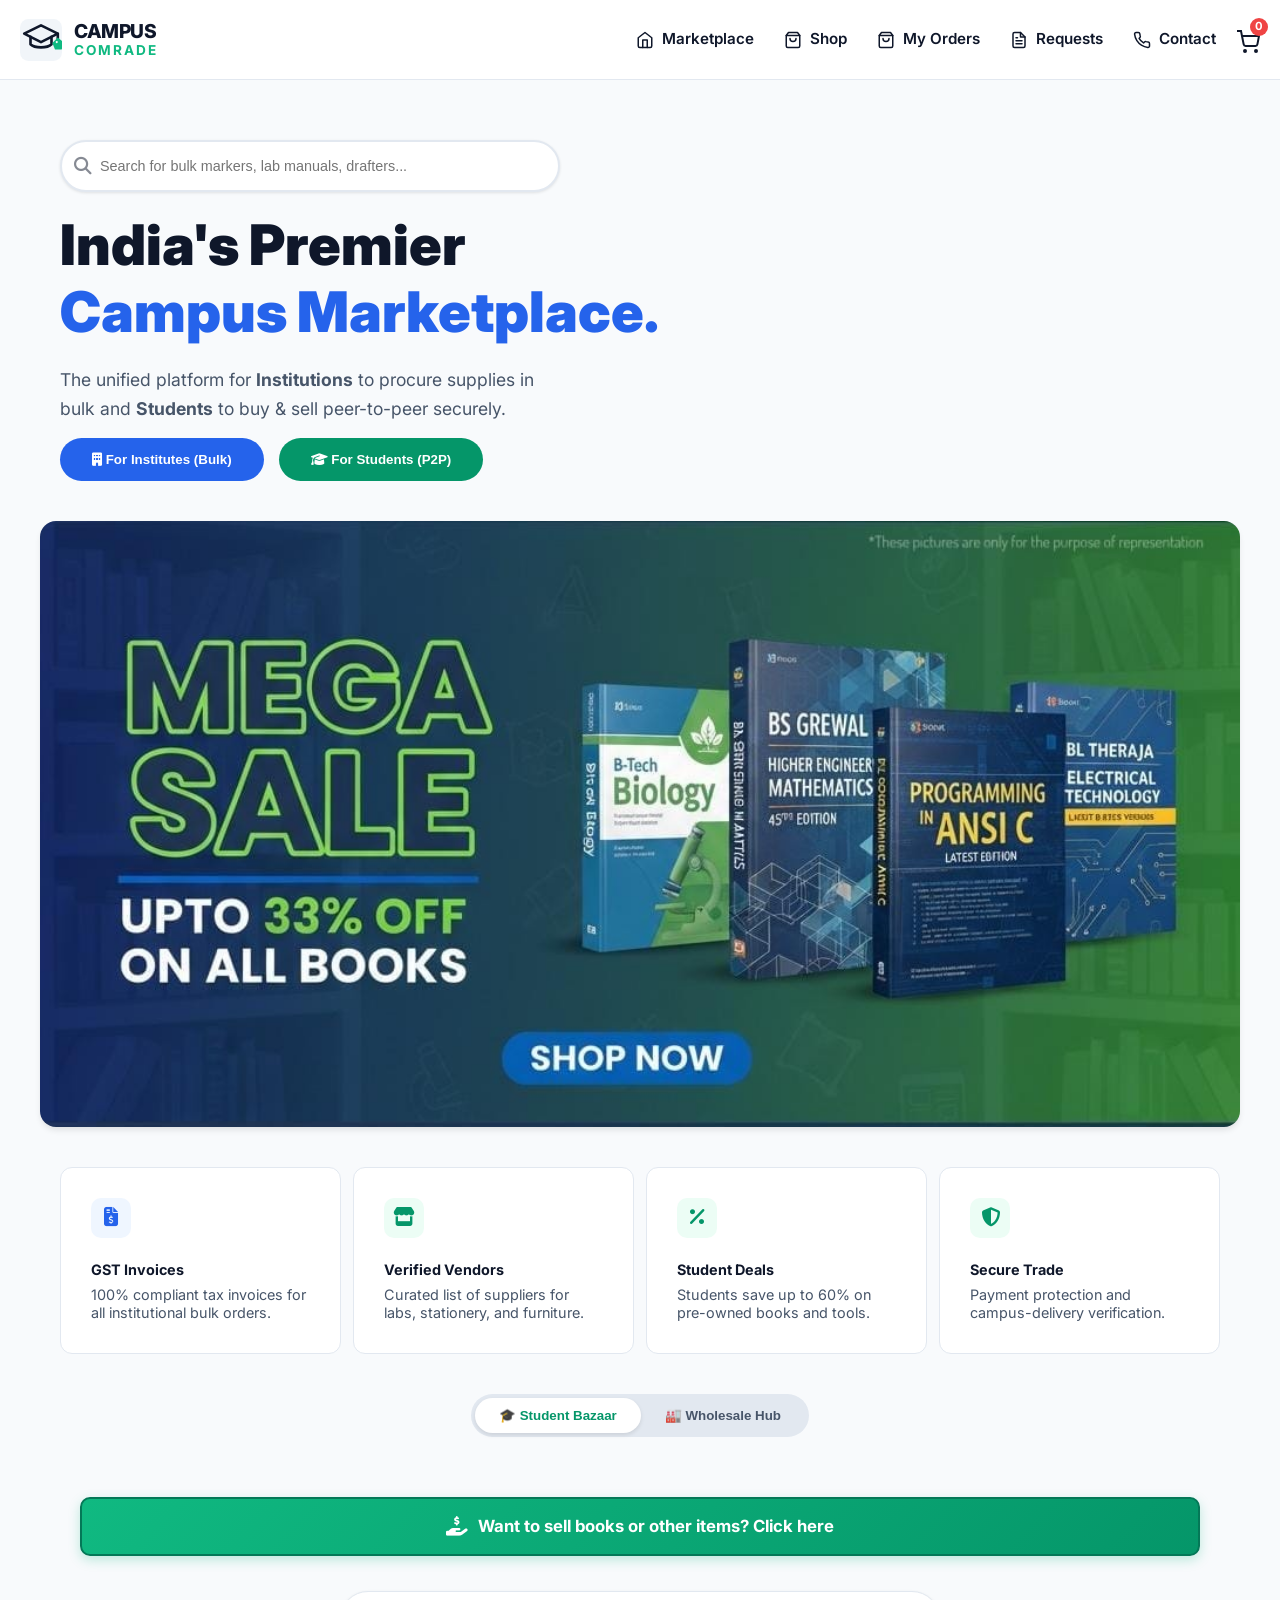
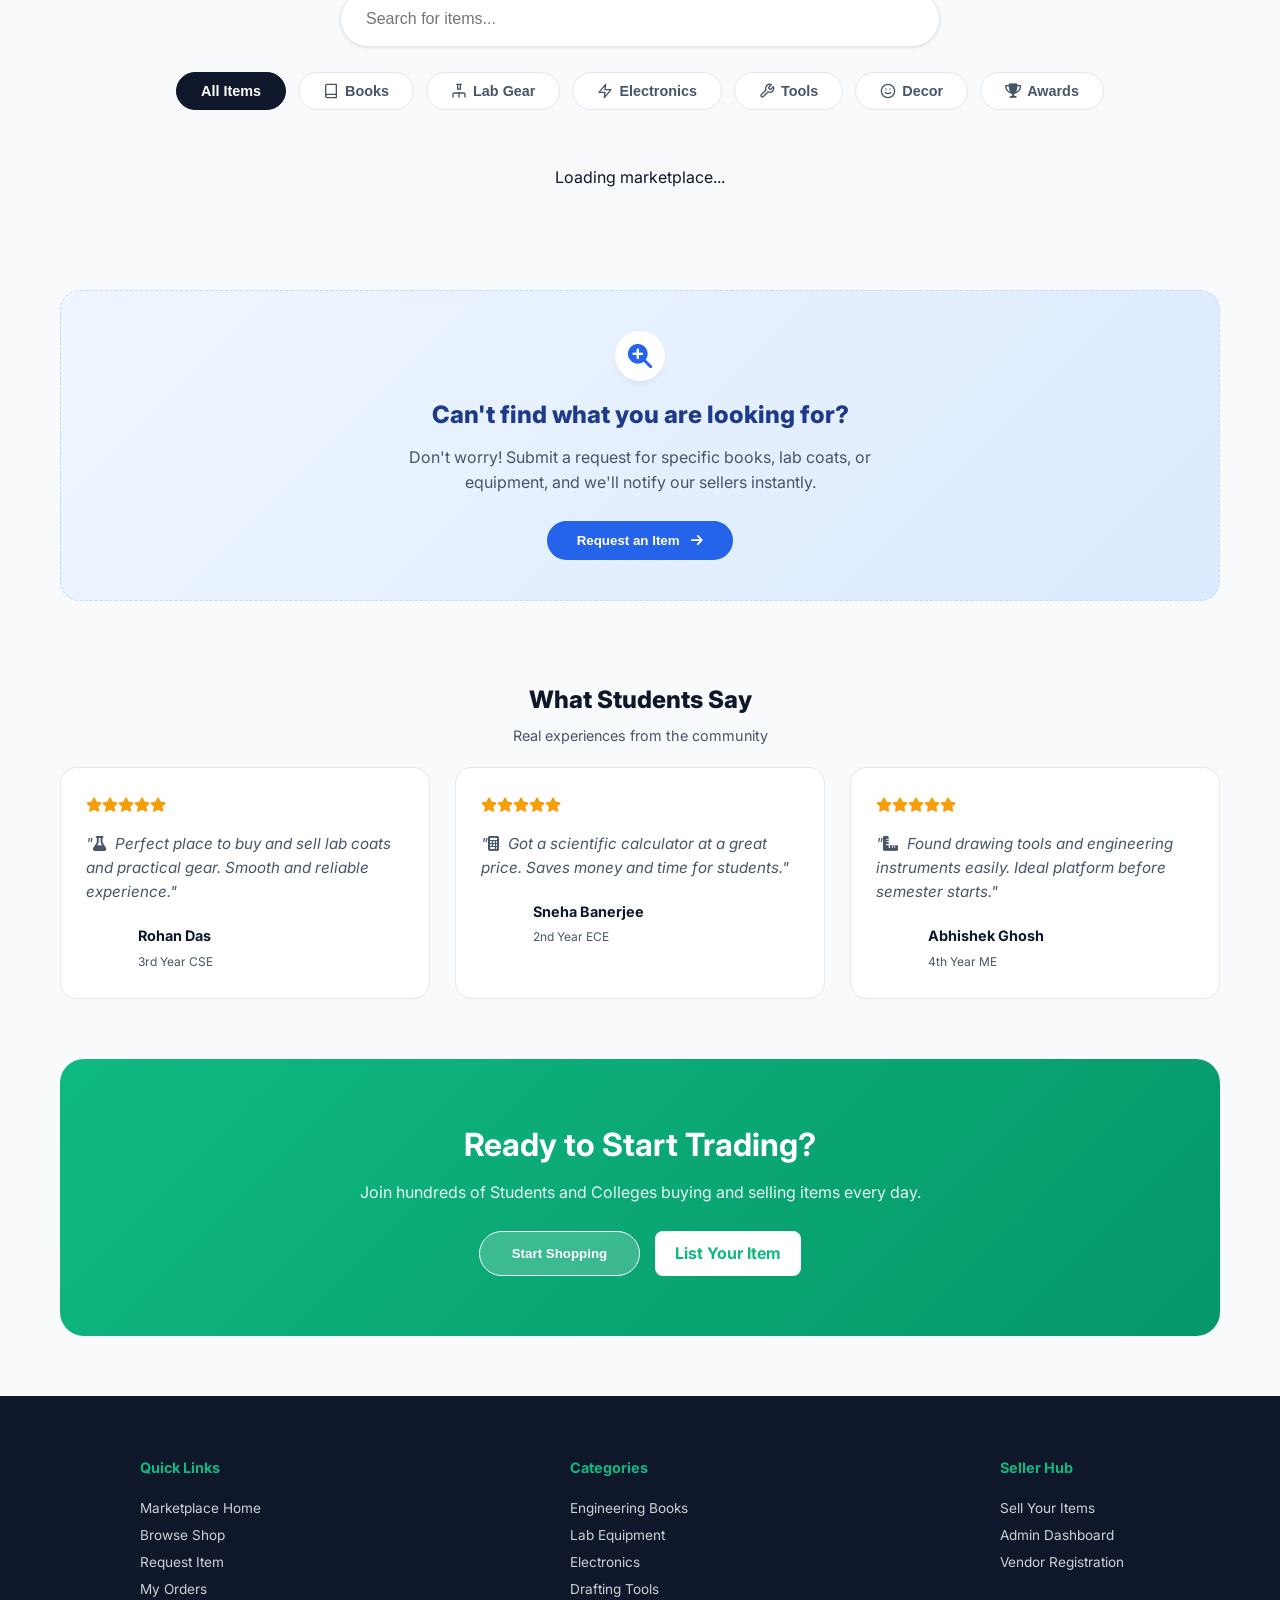
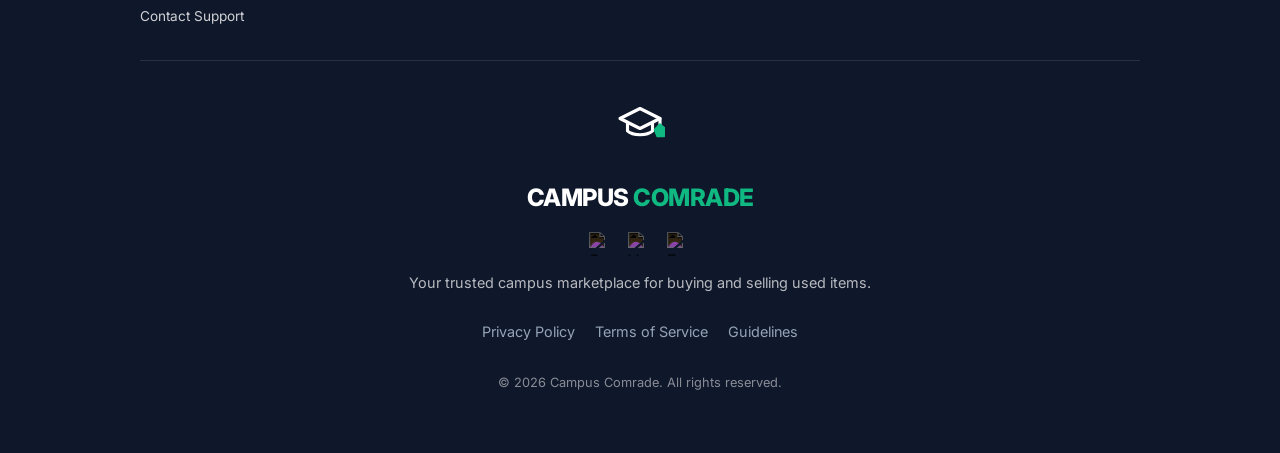
==== index.html @ ab18c7a3 "Transition from IEM Mart to Campus Comrade and add Netlify redirect" ====
<!DOCTYPE html>
<html lang="en">
<head>
    <meta charset="UTF-8">
    <meta name="viewport" content="width=device-width, initial-scale=1.0">
    
    <title>Campus Comrade | Buy Engineering & College Books in Kolkata</title>
    <meta name="description" content="Campus Comrade is the premier marketplace for IEM, UEM, and college students in Kolkata. Buy engineering books, lab coats, drafters, and more at discounted prices.">
    <meta name="keywords" content="college books, iem books, uem books, campus comrade, engineering books kolkata, iem marketplace, uem marketplace">
    <link rel="canonical" href="https://campuscomrade.in/">
    <meta name="robots" content="index, follow">
    <link rel="icon" type="image/png" href="https://www.dropbox.com/scl/fi/22h8eyahl0pjunk078jr8/Screenshot-2026-02-02-210853.png?rlkey=7hteyrzpqyojq4jjngp2pbvmn&st=51ip9w6f&raw=1">
    
    <!-- WhatsApp & Social SEO (Open Graph) -->
    <meta property="og:type" content="website">
    <meta property="og:url" content="https://campuscomrade.in/">
    <meta property="og:title" content="Campus Comrade | Buy Engineering & College Books in Kolkata">
    <meta property="og:description" content="The premier marketplace for IEM, UEM, and college students. Get engineering tools, books, and lab coats at the best prices.">
    <meta property="og:image" content="https://www.dropbox.com/scl/fi/22h8eyahl0pjunk078jr8/Screenshot-2026-02-02-210853.png?rlkey=7hteyrzpqyojq4jjngp2pbvmn&st=51ip9w6f&raw=1">
    <meta property="og:site_name" content="Campus Comrade">

    <!-- Twitter SEO -->
    <meta property="twitter:card" content="summary_large_image">
    <meta property="twitter:title" content="Campus Comrade | Student Marketplace">
    <meta property="twitter:description" content="Buy and sell engineering books, tools, and lab coats securely.">
    <meta property="twitter:image" content="https://www.dropbox.com/scl/fi/22h8eyahl0pjunk078jr8/Screenshot-2026-02-02-210853.png?rlkey=7hteyrzpqyojq4jjngp2pbvmn&st=51ip9w6f&raw=1">

    <script type="application/ld+json">
    {
      "@context": "https://schema.org",
      "@type": "Organization",
      "name": "Campus Comrade",
      "url": "https://campuscomrade.in/",
      "logo": "https://campuscomrade.in/assets/logo.png",
      "sameAs": [
        "https://www.facebook.com/campuscomrade",
        "https://www.instagram.com/campuscomrade"
      ],
      "contactPoint": {
        "@type": "ContactPoint",
        "telephone": "", 
        "contactType": "customer service"
      }
    }
    </script>

    <link href="https://fonts.googleapis.com/css2?family=Inter:wght@400;500;600;700;800&display=swap" rel="stylesheet">
    <link rel="stylesheet" href="https://cdnjs.cloudflare.com/ajax/libs/font-awesome/6.4.0/css/all.min.css">
    
    <link rel="stylesheet" href="styles.css">

    <script src="https://cdn.onesignal.com/sdks/web/v16/OneSignalSDK.page.js" defer></script>
    <script>
      window.OneSignalDeferred = window.OneSignalDeferred || [];
      OneSignalDeferred.push(async function(OneSignal) {
        await OneSignal.init({
          appId: "4726fae6-73c3-4664-b98d-f3e4580dcbd8", // App ID is public-safe. NEVER put API Key here.
        });
      });
    </script>
    
    <script async src="https://www.googletagmanager.com/gtag/js?id=G-VQFB7F5V5R"></script>
    <script>
      window.dataLayer = window.dataLayer || [];
      function gtag(){dataLayer.push(arguments);}
      gtag('js', new Date());
      gtag('config', 'G-VQFB7F5V5R');
    </script>
</head>
<body>

   
     <header class="app-header">  
        <div class="brand" style="display: flex; align-items: center; gap: 12px; cursor: pointer;" onclick="window.location.href='index.html'">
    <svg width="42" height="42" viewBox="0 0 40 40" fill="none" xmlns="http://www.w3.org/2000/svg">
        <rect width="40" height="40" rx="8" fill="#F1F5F9"/>
        <path d="M4 14L20 6L36 14L20 22L4 14Z" stroke="#0F172A" stroke-width="2.5" stroke-linecap="round" stroke-linejoin="round"/>
        <path d="M10 17V24C10 24 13 27 20 27C27 27 30 24 30 24V17" stroke="#0F172A" stroke-width="2.5" stroke-linecap="round" stroke-linejoin="round"/>
        <path d="M36 14V19" stroke="#0F172A" stroke-width="2.5" stroke-linecap="round"/>
        <path d="M36 19L32 23L34 28L39 28L41 23L36 19Z" fill="#10B981" stroke="#10B981" stroke-width="2"/>
        <circle cx="35" cy="22" r="1" fill="white"/>
    </svg>
    
    <div style="line-height: 1.1; display:flex; flex-direction:column;">
        <span style="font-size: 1.2rem; font-weight: 800; color: #0F172A; letter-spacing: -0.5px;">CAMPUS</span>
        <span style="font-size: 0.85rem; font-weight: 700; color: #10B981; letter-spacing: 2px; text-transform: uppercase;">COMRADE</span>
    </div>
</div>

        <div class="header-actions">
           <nav class="desktop-nav">
                <a href="index.html">
                    <svg width="18" height="18" viewBox="0 0 24 24" fill="none" stroke="currentColor" stroke-width="2" stroke-linecap="round" stroke-linejoin="round"><path d="M3 9l9-7 9 7v11a2 2 0 0 1-2 2H5a2 2 0 0 1-2-2z"></path><polyline points="9 22 9 12 15 12 15 22"></polyline></svg>
                    Marketplace
                </a>
                <a href="#shop-section" onclick="document.getElementById('shop-section').scrollIntoView({behavior: 'smooth'})">
                    <svg width="18" height="18" viewBox="0 0 24 24" fill="none" stroke="currentColor" stroke-width="2" stroke-linecap="round" stroke-linejoin="round"><path d="M6 2L3 6v14a2 2 0 0 0 2 2h14a2 2 0 0 0 2-2V6l-3-4z"></path><line x1="3" y1="6" x2="21" y2="6"></line><path d="M16 10a4 4 0 0 1-8 0"></path></svg>
                    Shop
                </a>
               <a href="orders.html">
    <svg width="18" height="18" viewBox="0 0 24 24" fill="none" stroke="currentColor" stroke-width="2" stroke-linecap="round" stroke-linejoin="round">
        <path d="M6 2L3 6v14a2 2 0 0 0 2 2h14a2 2 0 0 0 2-2V6l-3-4z"></path>
        <line x1="3" y1="6" x2="21" y2="6"></line>
        <path d="M16 10a4 4 0 0 1-8 0"></path>
    </svg>
    My Orders
</a>
                <a href="request.html">
                    <svg width="18" height="18" viewBox="0 0 24 24" fill="none" stroke="currentColor" stroke-width="2" stroke-linecap="round" stroke-linejoin="round"><path d="M14 2H6a2 2 0 0 0-2 2v16a2 2 0 0 0 2 2h12a2 2 0 0 0 2-2V8z"></path><polyline points="14 2 14 8 20 8"></polyline><line x1="16" y1="13" x2="8" y2="13"></line><line x1="16" y1="17" x2="8" y2="17"></line><polyline points="10 9 9 9 8 9"></polyline></svg>
                    Requests
                </a>
                <a href="contact.html">
                    <svg width="18" height="18" viewBox="0 0 24 24" fill="none" stroke="currentColor" stroke-width="2" stroke-linecap="round" stroke-linejoin="round"><path d="M22 16.92v3a2 2 0 0 1-2.18 2 19.79 19.79 0 0 1-8.63-3.07 19.5 19.5 0 0 1-6-6 19.79 19.79 0 0 1-3.07-8.67A2 2 0 0 1 4.11 2h3a2 2 0 0 1 2 1.72 12.05 12.05 0 0 0 .57 2.81 2 2 0 0 1-.45 2.11L8.09 9.91a16 16 0 0 0 6 6l1.27-1.27a2 2 0 0 1 2.11-.45 12.05 12.05 0 0 0 2.81.57A2 2 0 0 1 22 16.92z"></path></svg>
                    Contact
                </a>
            </nav>
            <div class="cart-icon-wrap" onclick="toggleCart()">
                <svg width="24" height="24" viewBox="0 0 24 24" fill="none" stroke="currentColor" stroke-width="2"><circle cx="9" cy="21" r="1"></circle><circle cx="20" cy="21" r="1"></circle><path d="M1 1h4l2.68 13.39a2 2 0 0 0 2 1.61h9.72a2 2 0 0 0 2-1.61L23 6H6"></path></svg>
                <span id="cart-count" class="cart-badge">0</span>
            </div>
        </div>
    </header>
     <main><section class="hero-wrapper">
        <div class="hero-content">
            <div class="hero-search-container">
                <div class="hero-input-wrapper">
    <label for="heroSearchInput" class="sr-only">Search Marketplace</label> <span class="h-search-icon"><i class="fas fa-search"></i></span>
    <input type="text" id="heroSearchInput" placeholder="Search for bulk markers, lab manuals, drafters..." autocomplete="off">
</div>
                <div id="heroSearchResults" class="hero-results-dropdown"></div>
            </div>
            
           <h1>India's Premier <br><span style="color: var(--brand-b2b);">Campus Marketplace.</span></h1>
            <p>
                The unified platform for <strong>Institutions</strong> to procure supplies in bulk and <strong>Students</strong> to buy & sell peer-to-peer securely.
            </p>
            
            <div class="hero-btns">
                <button onclick="switchMarket('b2b'); document.getElementById('shop-section').scrollIntoView({behavior: 'smooth'})" class="btn-b2b">
                    <i class="fas fa-building"></i> For Institutes (Bulk)
                </button>
                <button onclick="switchMarket('student'); document.getElementById('shop-section').scrollIntoView({behavior: 'smooth'})" class="btn-primary">
                    <i class="fas fa-graduation-cap"></i> For Students (P2P)
                </button>
            </div>
        </div>
        </section>
    <!-- <section class="live-deals-section">
       <div class="section-title-center">
            <h2 style="color: #d32f2f;"><i class="fas fa-fire"></i> Live Deals <i class="fas fa-fire"></i></h2>
            <p>Grab these limited-time offers before they are gone!</p>
        </div>
        <div class="slider-container">
            <div class="slider-track" id="liveDealsTrack">
                </div>
        </div>
    </section> -->

    <div style="max-width: 1200px; margin: 20px auto; border-radius: 16px; overflow: hidden; box-shadow: var(--shadow-md);">
        <img src="./banner.jpeg" alt="Mega Sale Banner" style="width: 100%; display: block; object-fit: cover;">
    </div>

<section class="container" style="margin-top: 40px; margin-bottom: 40px;">
        <h2 class="sr-only">Our Features</h2> <div class="features-grid">
            <div class="feature-card">
                <div class="f-icon" style="color: var(--brand-b2b); background: #eff6ff;">
                    <i class="fas fa-file-invoice-dollar" style="font-size: 1.2rem;"></i>
                </div>
                <h3>GST Invoices</h3>
                <p>100% compliant tax invoices for all institutional bulk orders.</p>
            </div>
            <div class="feature-card">
                <div class="f-icon">
                    <i class="fas fa-store" style="font-size: 1.2rem;"></i>
                </div>
                <h3>Verified Vendors</h3>
                <p>Curated list of suppliers for labs, stationery, and furniture.</p>
            </div>
            <div class="feature-card">
                <div class="f-icon">
                    <i class="fas fa-percent" style="font-size: 1.2rem;"></i>
                </div>
                <h3>Student Deals</h3>
                <p>Students save up to 60% on pre-owned books and tools.</p>
            </div>
            <div class="feature-card">
                <div class="f-icon">
                    <i class="fas fa-shield-alt" style="font-size: 1.2rem;"></i>
                </div>
                <h3>Secure Trade</h3>
                <p>Payment protection and campus-delivery verification.</p>
            </div>
        </div>
    </section>

  <div class="controls-container" id="shop-section">
      <div class="market-toggle-container">
            <button class="market-btn active" onclick="switchMarket('student')" id="btn-student">🎓 Student Bazaar</button>
            <button class="market-btn" onclick="switchMarket('b2b')" id="btn-b2b">🏭 Wholesale Hub</button>
        </div>

        <div style="margin: 20px 20px 15px 20px;">
            <a href="sell.html" style="display: flex; align-items: center; justify-content: center; gap: 10px; background: linear-gradient(135deg, #10b981 0%, #059669 100%); color: white; padding: 14px 20px; border-radius: 10px; font-weight: bold; font-size: 1.05rem; text-decoration: none; box-shadow: 0 4px 12px rgba(16, 185, 129, 0.25); border: 2px solid #047857; transition: transform 0.2s;">
                <i class="fas fa-hand-holding-usd" style="font-size: 1.2rem;"></i> 
                Want to sell books or other items? Click here
            </a>
        </div>

<label for="searchInput" class="sr-only">Search Products</label>
<input type="text" id="searchInput" class="search-box" placeholder="Search for items...">
        <div class="filter-scroll">
            <button class="chip active" data-cat="all">All Items</button>
            <button class="chip" data-cat="books">
                <svg width="16" height="16" style="margin-right:6px;" viewBox="0 0 24 24" fill="none" stroke="currentColor" stroke-width="2" stroke-linecap="round" stroke-linejoin="round"><path d="M4 19.5A2.5 2.5 0 0 1 6.5 17H20"></path><path d="M6.5 2H20v20H6.5A2.5 2.5 0 0 1 4 19.5v-15A2.5 2.5 0 0 1 6.5 2z"></path></svg> Books
            </button>
            <button class="chip" data-cat="lab">
                <svg width="16" height="16" style="margin-right:6px;" viewBox="0 0 24 24" fill="none" stroke="currentColor" stroke-width="2" stroke-linecap="round" stroke-linejoin="round"><path d="M10 2v7.31"></path><path d="M14 2v7.31"></path><path d="M8.5 2h7"></path><path d="M14 9.31h-4"></path><path d="M21 21v-4a2 2 0 0 0-2-2H5a2 2 0 0 0-2 2v4"></path><path d="M12 21v-7"></path></svg> Lab Gear
            </button>
            <button class="chip" data-cat="electronics">
                <svg width="16" height="16" style="margin-right:6px;" viewBox="0 0 24 24" fill="none" stroke="currentColor" stroke-width="2" stroke-linecap="round" stroke-linejoin="round"><polygon points="13 2 3 14 12 14 11 22 21 10 12 10 13 2"></polygon></svg> Electronics
            </button>
            <button class="chip" data-cat="tools">
                <svg width="16" height="16" style="margin-right:6px;" viewBox="0 0 24 24" fill="none" stroke="currentColor" stroke-width="2" stroke-linecap="round" stroke-linejoin="round"><path d="M14.7 6.3a1 1 0 0 0 0 1.4l1.6 1.6a1 1 0 0 0 1.4 0l3.77-3.77a6 6 0 0 1-7.94 7.94l-6.91 6.91a2.12 2.12 0 0 1-3-3l6.91-6.91a6 6 0 0 1 7.94-7.94l-3.76 3.76z"></path></svg> Tools
            </button>
            <button class="chip" data-cat="Home Decor">
                <svg width="16" height="16" style="margin-right:6px;" viewBox="0 0 24 24" fill="none" stroke="currentColor" stroke-width="2" stroke-linecap="round" stroke-linejoin="round"><circle cx="12" cy="12" r="10"></circle><path d="M8 14s1.5 2 4 2 4-2 4-2"></path><line x1="9" y1="9" x2="9.01" y2="9"></line><line x1="15" y1="9" x2="15.01" y2="9"></line></svg> Decor
            </button>
            <button class="chip" data-cat="medals&mementos">
                <i class="fas fa-trophy" style="margin-right:6px;"></i> Awards
            </button>
        </div>
    </div>
<div id="shopGrid" class="product-grid">
            <p style="text-align: center; grid-column: 1/-1;">Loading marketplace...</p>
        </div>
        </div> 
    <section id="request-section" class="container" style="margin-top: 50px; margin-bottom: 50px;">
        <div style="background: linear-gradient(135deg, #eff6ff 0%, #dbeafe 100%); border-radius: 20px; padding: 40px 20px; text-align: center; border: 1px dashed #bfdbfe;">
            <div style="width: 50px; height: 50px; background: white; border-radius: 50%; display: flex; align-items: center; justify-content: center; margin: 0 auto 15px auto; font-size: 1.5rem; color: #2563eb; box-shadow: 0 4px 6px -1px rgba(0,0,0,0.05);">
                <i class="fas fa-search-plus"></i>
            </div>
            <h3 style="font-size: 1.5rem; font-weight: 800; color: #1e3a8a; margin-bottom: 10px;">Can't find what you are looking for?</h3>
            <p style="color: #475569; max-width: 500px; margin: 0 auto 25px auto; font-size: 1rem;">
                Don't worry! Submit a request for specific books, lab coats, or equipment, and we'll notify our sellers instantly.
            </p>
            <button onclick="window.location.href='request.html'" class="btn-primary" style="background: #2563eb; padding: 12px 30px;">
                Request an Item <i class="fas fa-arrow-right" style="margin-left: 8px;"></i>
            </button>
        </div>
    </section>

    <section class="container" style="margin-top: 80px; margin-bottom: 60px;">
    </main>
<section class="container" style="margin-top: 80px; margin-bottom: 60px;">
        <div class="section-title-center">
            <h2>What Students Say</h2>
            <p>Real experiences from the community</p>
        </div>
        
     <div class="testimonials-grid">
            <div class="testi-card">
                <div class="stars">
                    <i class="fas fa-star"></i><i class="fas fa-star"></i><i class="fas fa-star"></i><i class="fas fa-star"></i><i class="fas fa-star"></i>
                </div>
                <p class="testi-text">
                    "<i class="fas fa-flask" style="color:var(--text-muted); margin-right:5px;"></i> Perfect place to buy and sell lab coats and practical gear. Smooth and reliable experience."
                </p>
                <div class="user-profile">
                    <div class="u-avatar"></div>
                    <div class="u-info">
                        <h4>Rohan Das</h4>
                        <span>3rd Year CSE</span>
                    </div>
                </div>
            </div>

            <div class="testi-card">
                <div class="stars">
                    <i class="fas fa-star"></i><i class="fas fa-star"></i><i class="fas fa-star"></i><i class="fas fa-star"></i><i class="fas fa-star"></i>
                </div>
                <p class="testi-text">
                    "<i class="fas fa-calculator" style="color:var(--text-muted); margin-right:5px;"></i> Got a scientific calculator at a great price. Saves money and time for students."
                </p>
                <div class="user-profile">
                    <div class="u-avatar"></div>
                    <div class="u-info">
                        <h4>Sneha Banerjee</h4>
                        <span>2nd Year ECE</span>
                    </div>
                </div>
            </div>

            <div class="testi-card">
                <div class="stars">
                    <i class="fas fa-star"></i><i class="fas fa-star"></i><i class="fas fa-star"></i><i class="fas fa-star"></i><i class="fas fa-star"></i>
                </div>
                <p class="testi-text">
                    "<i class="fas fa-ruler-combined" style="color:var(--text-muted); margin-right:5px;"></i> Found drawing tools and engineering instruments easily. Ideal platform before semester starts."
                </p>
                <div class="user-profile">
                    <div class="u-avatar"></div>
                    <div class="u-info">
                        <h4>Abhishek Ghosh</h4>
                        <span>4th Year ME</span>
                    </div>
                </div>
            </div>
        </div>
    </section>

   <section class="container">
        <div class="cta-banner">
            <h2>Ready to Start Trading?</h2>
            <p>Join hundreds of Students and Colleges buying and selling items every day.</p>
            <div class="hero-btns" style="justify-content: center;">
                <button onclick="document.getElementById('shop-section').scrollIntoView({behavior: 'smooth'})" class="btn-outline" style="color:white; border-color:white; background:rgba(255,255,255,0.2);">Start Shopping</button>
                <a href="sell.html" class="btn-primary" style="background:white; color:#10b981; display: inline-flex; align-items: center; justify-content: center; text-decoration: none; padding: 10px 20px; font-weight: bold; border-radius: 8px;">List Your Item</a>
            </div>

        </div>
    </section>
</main><footer class="site-footer">
    <div style="max-width: 1000px; margin: 0 auto 40px auto; text-align: left; padding-bottom: 30px; border-bottom: 1px solid rgba(255,255,255,0.1); display: flex; flex-wrap: wrap; justify-content: space-between; gap: 20px;">
        <div style="min-width: 140px;">
            <h4 style="color: #10B981; font-size: 0.9rem; margin-bottom: 15px; font-weight: 700;">Quick Links</h4>
            <ul style="font-size: 0.85rem; opacity: 0.8; line-height: 2; list-style: none; padding: 0;">
                <li><a href="index.html" style="color:white; text-decoration:none;">Marketplace Home</a></li>
                <li><a href="index.html#shop-section" style="color:white; text-decoration:none;">Browse Shop</a></li>
                <li><a href="request.html" style="color:white; text-decoration:none;">Request Item</a></li>
                <li><a href="orders.html" style="color:white; text-decoration:none;">My Orders</a></li>
                <li><a href="contact.html" style="color:white; text-decoration:none;">Contact Support</a></li>
            </ul>
        </div>
        <div style="min-width: 140px;">
            <h4 style="color: #10B981; font-size: 0.9rem; margin-bottom: 15px; font-weight: 700;">Categories</h4>
            <ul style="font-size: 0.85rem; opacity: 0.8; line-height: 2; list-style: none; padding: 0;">
                <li><a href="index.html?cat=books" style="color:white; text-decoration:none;">Engineering Books</a></li>
                <li><a href="index.html?cat=lab" style="color:white; text-decoration:none;">Lab Equipment</a></li>
                <li><a href="index.html?cat=electronics" style="color:white; text-decoration:none;">Electronics</a></li>
                <li><a href="index.html?cat=tools" style="color:white; text-decoration:none;">Drafting Tools</a></li>
            </ul>
        </div>
        <div style="min-width: 140px;">
            <h4 style="color: #10B981; font-size: 0.9rem; margin-bottom: 15px; font-weight: 700;">Seller Hub</h4>
            <ul style="font-size: 0.85rem; opacity: 0.8; line-height: 2; list-style: none; padding: 0;">
                <li><a href="sell.html" style="color:white; text-decoration:none;">Sell Your Items</a></li>
                <li><a href="admin.html" style="color:white; text-decoration:none;">Admin Dashboard</a></li>
                <li><a href="contact.html" style="color:white; text-decoration:none;">Vendor Registration</a></li>
            </ul>
        </div>
    </div>

    <div style="margin-bottom: 20px;">
        <svg width="50" height="50" viewBox="0 0 40 40" fill="none" xmlns="http://www.w3.org/2000/svg">
            <path d="M4 14L20 6L36 14L20 22L4 14Z" stroke="white" stroke-width="2.5" stroke-linecap="round" stroke-linejoin="round"/>
            <path d="M10 17V24C10 24 13 27 20 27C27 27 30 24 30 24V17" stroke="white" stroke-width="2.5" stroke-linecap="round" stroke-linejoin="round"/>
            <path d="M36 14V19" stroke="white" stroke-width="2.5" stroke-linecap="round"/>
            <path d="M36 19L32 23L34 28L39 28L41 23L36 19Z" fill="#10B981" stroke="#10B981" stroke-width="2"/>
        </svg>
    </div>
    <h2 style="font-weight: 800; letter-spacing: -0.5px;">CAMPUS <span style="color:#10B981;">COMRADE</span></h2>
    
    <div style="margin-top: 15px; margin-bottom: 15px; display: flex; justify-content: center; gap: 15px;">
        <img src="https://cdn-icons-png.flaticon.com/512/190/190411.png" alt="Secure Payment Protection" width="24" height="24" style="opacity: 0.8; filter: invert(1);">
        <img src="https://cdn-icons-png.flaticon.com/512/4481/4481232.png" alt="Verified Student Sellers" width="24" height="24" style="opacity: 0.8; filter: invert(1);">
        <img src="https://cdn-icons-png.flaticon.com/512/1161/1161388.png" alt="Fast Campus Delivery" width="24" height="24" style="opacity: 0.8; filter: invert(1);">
    </div>

    <p style="opacity: 0.7; margin-bottom: 25px; font-size: 0.9rem;">Your trusted campus marketplace for buying and selling used items.</p>

    <div class="footer-links">
        <a href="#">Privacy Policy</a>
        <a href="#">Terms of Service</a>
        <a href="#">Guidelines</a>
    </div>
    <div style="margin-top: 30px; font-size: 0.8rem; opacity: 0.5;">© 2026 Campus Comrade. All rights reserved.</div>
</footer>
<nav class="mobile-nav" id="mobileNavBar">
        <a href="#" onclick="window.scrollTo({top:0, behavior:'smooth'}); updateNav('home'); return false;" class="nav-item active" id="nav-home">
            <svg width="24" height="24" viewBox="0 0 24 24" fill="none" stroke="currentColor" stroke-width="2" stroke-linecap="round" stroke-linejoin="round" style="margin-bottom: 2px;"><path d="M3 9l9-7 9 7v11a2 2 0 0 1-2 2H5a2 2 0 0 1-2-2z"></path><polyline points="9 22 9 12 15 12 15 22"></polyline></svg>
            Marketplace
        </a>

        <a href="#shop-section" onclick="document.getElementById('shop-section').scrollIntoView({behavior: 'smooth'}); updateNav('shop');" class="nav-item" id="nav-shop">
            <svg width="24" height="24" viewBox="0 0 24 24" fill="none" stroke="currentColor" stroke-width="2" stroke-linecap="round" stroke-linejoin="round" style="margin-bottom: 2px;"><path d="M6 2L3 6v14a2 2 0 0 0 2 2h14a2 2 0 0 0 2-2V6l-3-4z"></path><line x1="3" y1="6" x2="21" y2="6"></line><path d="M16 10a4 4 0 0 1-8 0"></path></svg>
            Shop
        </a>

        <a href="orders.html" class="nav-item">
            <svg width="24" height="24" viewBox="0 0 24 24" fill="none" stroke="currentColor" stroke-width="2" stroke-linecap="round" stroke-linejoin="round" style="margin-bottom: 2px;">
                <path d="M9 5H7a2 2 0 0 0-2 2v12a2 2 0 0 0 2 2h10a2 2 0 0 0 2-2V7a2 2 0 0 0-2-2h-2"></path>
                <rect x="9" y="3" width="6" height="4" rx="2"></rect>
                <line x1="9" y1="14" x2="15" y2="14"></line>
                <line x1="9" y1="10" x2="15" y2="10"></line>
            </svg>
            Orders
        </a>

        <a href="request.html" class="nav-item">
            <svg width="24" height="24" viewBox="0 0 24 24" fill="none" stroke="currentColor" stroke-width="2" stroke-linecap="round" stroke-linejoin="round" style="margin-bottom: 2px;"><path d="M14 2H6a2 2 0 0 0-2 2v16a2 2 0 0 0 2 2h12a2 2 0 0 0 2-2V8z"></path><polyline points="14 2 14 8 20 8"></polyline><line x1="16" y1="13" x2="8" y2="13"></line><line x1="16" y1="17" x2="8" y2="17"></line><polyline points="10 9 9 9 8 9"></polyline></svg>
            Requests
        </a>

        <a href="contact.html" class="nav-item">
            <svg width="24" height="24" viewBox="0 0 24 24" fill="none" stroke="currentColor" stroke-width="2" stroke-linecap="round" stroke-linejoin="round" style="margin-bottom: 2px;"><path d="M22 16.92v3a2 2 0 0 1-2.18 2 19.79 19.79 0 0 1-8.63-3.07 19.5 19.5 0 0 1-6-6 19.79 19.79 0 0 1-3.07-8.67A2 2 0 0 1 4.11 2h3a2 2 0 0 1 2 1.72 12.05 12.05 0 0 0 .57 2.81 2 2 0 0 1-.45 2.11L8.09 9.91a16 16 0 0 0 6 6l1.27-1.27a2 2 0 0 1 2.11-.45 12.05 12.05 0 0 0 2.81.57A2 2 0 0 1 22 16.92z"></path></svg>
            Contact
        </a>
    </nav>
    <script>
        // FIX: Highlights 'Shop' icon when clicked
        function updateNav(type) {
            document.querySelectorAll('.mobile-nav .nav-item').forEach(el => el.classList.remove('active'));
            if(type === 'home') document.getElementById('nav-home').classList.add('active');
            if(type === 'shop') document.getElementById('nav-shop').classList.add('active');
        }
    </script>
<div id="productModal" class="modal-overlay" onclick="closeModal(event)">
        <div class="modal-container">
            <button class="modal-close" onclick="closeModal(event, true)">×</button>
            
            <div class="modal-grid">
                <div class="modal-image-col">
                    <div class="main-image-wrapper">
                        <span id="m-badge" class="badge-overlay">Complete Set</span>
                        <img id="m-image" src="" alt="Product">
                    </div>
                    <div class="modal-thumbnails">
                        <div class="thumb active"></div>
                        
                    </div>
                </div>

                <div class="modal-info-col">
                    <div class="m-header">
                        <span id="m-cat" class="m-cat-tag">Electronics</span>
                        <div class="m-social">
                           
                        </div>
                    </div>

                    <h2 id="m-title">Product Title Here</h2>

                    <div class="m-price-block">
                        <span id="m-price" class="m-price">₹1,200</span>
                        <span class="m-original">₹2,500</span>
                        <span class="m-discount">52% OFF</span>
                    </div>

                    <div class="m-status-row">
                        <div class="status-group">
                            <label>Condition</label>
                            <span id="m-condition" class="pill-badge">Excellent</span>
                        </div>
                        <div class="status-group">
                            <label>Status</label>
                            <span id="m-status" class="pill-badge success">Available</span>
                        </div>
                    </div>

                    <div class="m-section">
                        <h3>Description</h3>
                        <p id="m-desc">Full product description goes here...</p>
                    </div>

                    <div class="m-section">
                        <h3>Specifications</h3>
                       <ul class="m-specs">
                            <li><span style="color: #10b981; width:20px; text-align:center;"><i class="fas fa-check-circle"></i></span> Verified Student Seller</li>
                            <li><span style="color: #ef4444; width:20px; text-align:center;"><i class="fas fa-map-marker-alt"></i></span> Pickup: College Campus</li>
                            <li><span style="color: #22c55e; width:20px; text-align:center;"><i class="fas fa-money-bill-wave"></i></span> Cash / UPI Accepted</li>
                            <li><span style="color: #f59e0b; width:20px; text-align:center;"><i class="fas fa-box-open"></i></span> Inspection allowed</li>
                        </ul>
                    </div>

                  <div class="seller-card">
                        <div class="seller-avatar"><i class="fas fa-user"></i></div>
                        <div class="seller-info">
                            <h4 id="m-seller">Seller Name</h4>
                            <span>IEM Student • Verified</span>
                            <div class="seller-rating"><i class="fas fa-star" style="color: #f59e0b;"></i> 4.9 (4 sales)</div>
                        </div>
                        <span class="seller-date">Posted recently</span>
                    </div>
<div class="m-qty-section" style="margin-bottom: 20px;">
    <label style="display:block; font-size:0.85rem; color:#64748b; margin-bottom:8px; font-weight:600;">
        Quantity
    </label>
    <div class="qty-control-md">
        <button class="qty-btn-md" onclick="updateModalQty(-1)">-</button>
        <span id="modal-qty-val" class="qty-val-md">1</span>
        <button class="qty-btn-md" onclick="updateModalQty(1)">+</button>
    </div>
</div>

                   <div class="m-actions">
    <button id="btn-whatsapp" class="btn-modal-primary">
        <span>💬 Talk to Campus Team</span>
    </button>
</div>
                </div>
            </div>
        </div>
    </div>
    <div id="cartOverlay" class="cart-overlay" onclick="toggleCart()">
    <div class="cart-drawer" onclick="event.stopPropagation()">
        <div class="cart-header">
            <h2>Your Cart (<span id="cart-total-count">0</span>)</h2>
            <button class="btn-close-cart" onclick="toggleCart()">×</button>
        </div>
        <div id="cartBody" class="cart-body">
            <p style="text-align:center; margin-top:50px; color:#94a3b8;">Your cart is empty.</p>
        </div>
        <div class="cart-footer">
            <div class="cart-total">
                <span>Total</span>
                <span id="cart-final-price">₹0</span>
            </div>
           <button class="btn-checkout" onclick="window.location.href='checkout.html'">
    Proceed to Checkout ➔
</button>
        </div>
    </div>
</div>

    <script src="data.js" defer></script>
   <script type="module" src="app.js"></script>
</body>
</html>
---- styles.css ----
/* =========================================
   1. RESET & VARIABLES (New Green Theme)
   ========================================= */
:root {
    --primary: #0f172a;       
    --brand: #059669;         /* Darkened to Emerald 600 for Accessibility/Contrast */
    --brand-b2b: #2563eb;     
    --brand-hover: #047857;   /* Emerald 700 */
    --b2b-hover: #1d4ed8;
    --bg-body: #f8fafc;       
    --bg-card: #ffffff;
    --text-muted: #475569;    /* Darkened to Slate 600 for readability */
    --border: #e2e8f0;
    --shadow-sm: 0 1px 3px rgba(0,0,0,0.1);
    --shadow-md: 0 4px 6px -1px rgba(0,0,0,0.1);
    --shadow-lg: 0 10px 15px -3px rgba(0,0,0,0.1);
    --radius: 16px;
    --whatsapp: #25D366;
}

/* Accessibility Utility Class (Fixes "Form inputs without labels") */
.sr-only {
    position: absolute;
    width: 1px; height: 1px;
    padding: 0; margin: -1px;
    overflow: hidden;
    clip: rect(0, 0, 0, 0);
    white-space: nowrap;
    border: 0;
}

* { box-sizing: border-box; margin: 0; padding: 0; }

body { 
    font-family: 'Inter', sans-serif; 
    background: var(--bg-body); 
    color: var(--primary); 
    padding-bottom: 90px;
    line-height: 1.6;
}

a { text-decoration: none; color: inherit; transition: 0.2s; }
img { display: block; max-width: 100%; }
ul { list-style: none; }

/* =========================================
   2. HEADER (Clean White)
   ========================================= */
.app-header {
    background: rgba(255, 255, 255, 0.9);
    backdrop-filter: blur(10px);
    height: 80px;
    padding: 0 20px;
    position: sticky;
    top: 0;
    z-index: 1000;
    display: flex;
    justify-content: space-between;
    align-items: center;
    border-bottom: 1px solid var(--border);
}

.brand { 
    font-size: 1.5rem; 
    font-weight: 800; 
    color: var(--primary); 
    display: flex; 
    align-items: center; 
    gap: 8px; 
}
.brand span { color: var(--brand); }

.desktop-nav { display: none; gap: 30px; font-weight: 600; font-size: 0.95rem; }
/* New: Aligns SVG icon next to text */
.desktop-nav a { display: flex; align-items: center; gap: 8px; } 
.desktop-nav a:hover { color: var(--brand); }
.btn-nav-cta {
    background: var(--brand);
    color: white;
    padding: 10px 24px;
    border-radius: 50px;
    transition: 0.2s;
}
.btn-nav-cta:hover { background: var(--brand-hover); color: white !important; }

/* =========================================
   3. MODERN HERO SECTION (Split Layout)
   ========================================= */
.hero-wrapper {
    max-width: 1200px;
    margin: 0 auto;
    /* CHANGED: Added 20px bottom padding for separation, reduced top padding */
    padding: 30px 20px 20px 20px; 
    display: grid;
    grid-template-columns: 1fr; 
    gap: 20px; /* Tighter gap */
    align-items: center;
}
.hero-content { text-align: left; }

.badge-new {
    display: inline-block;
    background: #ecfdf5;
    color: var(--brand);
    font-size: 0.8rem;
    font-weight: 700;
    padding: 6px 12px;
    border-radius: 20px;
    margin-bottom: 20px;
}

.hero-content h1 {
    font-size: 2.5rem;
    font-weight: 900;
    line-height: 1.2;
    margin-bottom: 20px;
    color: var(--primary);
}
.hero-content h1 span { color: var(--brand); }

.hero-content p {
    font-size: 1.1rem;
    color: var(--text-muted);
    margin-bottom: 15px; /* CHANGED: Reduced from 30px to pull buttons up */
    max-width: 500px;
}

.hero-btns { display: flex; gap: 15px; }

.btn-primary {
    background: var(--brand);
    color: white;
    padding: 14px 32px;
    border-radius: 50px;
    font-weight: 600;
    border: none;
    cursor: pointer;
}
.btn-primary:hover { background: var(--brand-hover); transform: translateY(-2px); }
/* Add this new B2B Button Style */
.btn-b2b {
    background: var(--brand-b2b);
    color: white;
    padding: 14px 32px;
    border-radius: 50px;
    font-weight: 600;
    border: none;
    cursor: pointer;
    transition: 0.2s;
}
.btn-b2b:hover { background: var(--b2b-hover); transform: translateY(-2px); }

/* B2B specific badges for cards */
.badge-b2b {
    background: #eff6ff;
    color: var(--brand-b2b);
    border: 1px solid #bfdbfe;
    font-size: 0.7rem;
    padding: 4px 8px;
    border-radius: 4px;
    font-weight: 700;
    margin-right: 5px;
}
.btn-outline {
    background: white;
    color: var(--primary);
    border: 1px solid var(--border);
    padding: 14px 32px;
    border-radius: 50px;
    font-weight: 600;
}
.btn-outline:hover { border-color: var(--brand); color: var(--brand); }

.hero-image {
    position: relative;
    border-radius: 24px;
    overflow: hidden;
    box-shadow: var(--shadow-lg);
}

/* =========================================
   4. FEATURES SECTION (Cards)
   ========================================= */
/* =========================================
   4. FEATURES SECTION (Compact & Optimized)
   ========================================= */
.features-section {
    padding: 20px 20px; /* Reduced padding */
    max-width: 1200px;
    margin: 0 auto;
}
.section-title-center { text-align: center; margin-bottom: 20px; }
.section-title-center h2 { font-size: 1.5rem; font-weight: 800; margin-bottom: 5px; }
.section-title-center p { color: var(--text-muted); font-size: 0.9rem; }

.features-grid {
    display: grid;
    /* CHANGE: Forces 2 columns on mobile to save vertical space */
    grid-template-columns: 1fr 1fr; 
    gap: 12px; /* Tighter gap */
}

.feature-card {
    background: white;
    padding: 20px 15px; /* Compact padding */
    border-radius: 12px;
    border: 1px solid var(--border);
    text-align: center; /* Center alignment looks better on small cards */
}
.f-icon {
    width: 40px; height: 40px; /* Smaller icon size */
    background: #ecfdf5;
    color: var(--brand);
    border-radius: 10px;
    display: inline-flex;
    align-items: center; justify-content: center;
    font-size: 1.2rem;
    margin: 0 auto 10px auto; /* Centered icon */
}
.feature-card h3 { font-size: 0.9rem; font-weight: 700; margin-bottom: 5px; }
.feature-card p { font-size: 0.75rem; color: var(--text-muted); line-height: 1.3; }
/* =========================================
   5. CONTROLS & SHOP
   ========================================= */
.controls-container {
    max-width: 1200px;
    margin: 40px auto;
    padding: 0 20px;
    display: flex;
    flex-direction: column;
    gap: 20px;
}

.search-box {
    width: 100%;
    max-width: 600px;
    margin: 0 auto;
    padding: 18px 25px;
    border: 1px solid var(--border);
    border-radius: 50px;
    font-size: 1rem;
    box-shadow: var(--shadow-sm);
    outline: none;
    transition: 0.3s;
}
.search-box:focus { border-color: var(--brand); box-shadow: 0 0 0 4px #ecfdf5; }

/* Find this in Section 5 of styles.css and REPLACE it */

/* =========================================
   REPLACE THIS IN SECTION 5 OF STYLES.CSS
   ========================================= */

.filter-scroll {
    display: flex;
    flex-direction: row;       /* Forces items into a single horizontal line */
    flex-wrap: nowrap;         /* CRITICAL: Prevents buttons from stacking or wrapping */
    overflow-x: auto;          /* Enables horizontal scrolling */
    overflow-y: hidden;        /* Locks vertical scroll */
    gap: 12px;                 /* Space between buttons */
    padding: 5px 2px 15px 2px; /* Bottom padding gives room for touch scroll */
    width: 100%;
    
    justify-content: flex-start; /* CRITICAL: Aligns items to the left so the first item ("All") is never hidden */
    align-items: center;
    
    -webkit-overflow-scrolling: touch; /* smooth scroll on iOS */
    scrollbar-width: none;     /* Hide scrollbar on Firefox */
    touch-action: pan-x;       /* Improves swipe response on Android */
}

/* Hide scrollbar for Chrome/Safari/Edge */
.filter-scroll::-webkit-scrollbar { display: none; }

.chip {
    flex: 0 0 auto;           /* CRITICAL: Prevents the button from shrinking (squeezing) on small screens */
    white-space: nowrap;      /* CRITICAL: Prevents text inside the button from breaking into two lines */
    display: inline-flex;     /* Keeps icon and text aligned */
    align-items: center;
    justify-content: center;
    
    padding: 10px 24px;
    background: white;
    border: 1px solid var(--border);
    border-radius: 50px;
    font-size: 0.9rem;
    font-weight: 600;
    color: var(--text-muted);
    cursor: pointer;
    transition: all 0.2s ease;
}

.chip.active { 
    background: var(--primary); 
    color: white; 
    border-color: var(--primary); 
}

.chip:hover:not(.active) { 
    border-color: var(--brand); 
    color: var(--brand); 
}
/* =========================================
   6. PRODUCT GRID
   ========================================= */
/* =========================================
   6. PRODUCT GRID (Centered Layout)
   ========================================= */
.container { max-width: 1200px; margin: 0 auto; padding: 0 20px; }

.product-grid {
    display: flex;             /* Changed to Flex for better centering */
    flex-wrap: wrap;           /* Allows items to wrap to next line */
    justify-content: center;   /* CRITICAL: Centers items horizontally */
    gap: 30px;
    padding-bottom: 50px;
}

.product-card {
    width: 100%;               
    max-width: 300px;          /* Sets a nice fixed width for cards */
    flex: 1 1 280px;           /* Allows card to shrink/grow slightly */
    
    background: white;
    border-radius: var(--radius);
    overflow: hidden;
    border: 1px solid var(--border);
    transition: 0.3s;
    display: flex; flex-direction: column;
}

.product-card:hover { 
    transform: translateY(-5px); 
    box-shadow: var(--shadow-lg); 
    border-color: var(--brand); 
}

.card-img-box {
    width: 100%; padding-top: 65%; position: relative; background: #f1f5f9;
}
.card-img-box img { position: absolute; top: 0; left: 0; width: 100%; height: 100%; object-fit: cover; }

.card-details { padding: 20px; display: flex; flex-direction: column; flex-grow: 1; }

.card-header-row { display: flex; justify-content: space-between; margin-bottom: 8px; }
.card-cat { font-size: 0.7rem; font-weight: 700; color: var(--brand); text-transform: uppercase; letter-spacing: 0.5px; }
.card-seller { font-size: 0.75rem; color: var(--text-muted); }

.card-title { font-size: 1.1rem; font-weight: 800; color: var(--primary); margin-bottom: 8px; }
.card-desc { font-size: 0.9rem; color: var(--text-muted); margin-bottom: 15px; display: -webkit-box; -webkit-line-clamp: 2; line-clamp: 2; -webkit-box-orient: vertical; overflow: hidden; }

.price-row { display: flex; justify-content: space-between; align-items: center; margin-bottom: 15px; padding-bottom: 15px; border-bottom: 1px solid var(--border); }
.price { font-size: 1.4rem; font-weight: 800; color: var(--primary); }

.status-badge { font-size: 0.75rem; padding: 4px 8px; border-radius: 4px; background: #ecfdf5; color: var(--brand-hover); font-weight: 600; }
.status-badge.inc { background: #fef2f2; color: #ef4444; }

/* Actions */
.action-row { display: flex; gap: 10px; margin-top: auto; }
.qty-control { display: flex; border: 1px solid var(--border); border-radius: 8px; overflow: hidden; }
.qty-btn { background: #f8fafc; border: none; width: 35px; height: 40px; cursor: pointer; color: var(--primary); }
.qty-val { width: 30px; text-align: center; line-height: 40px; font-weight: 600; }

.btn-whatsapp {
    flex-grow: 1;
    background: var(--primary); /* Black button from image style */
    color: white;
    border: none;
    border-radius: 8px;
    font-weight: 600;
    cursor: pointer;
    transition: 0.2s;
}
.btn-whatsapp:hover { background: var(--brand); }

/* =========================================
   7. FOOTER & MOBILE NAV
   ========================================= */
.site-footer {
    background: var(--primary);
    color: white;
    padding: 60px 20px;
    margin-top: 60px;
    text-align: center;
}
.footer-links { display: flex; justify-content: center; gap: 20px; margin-top: 20px; font-size: 0.9rem; color: #94a3b8; }

.mobile-nav {
    position: fixed; bottom: 0; left: 0; right: 0;
    background: white; border-top: 1px solid var(--border);
    display: flex; justify-content: space-around; padding: 12px 0; z-index: 2000;
}
.nav-item { display: flex; flex-direction: column; align-items: center; font-size: 0.7rem; color: var(--text-muted); }
.nav-item.active { color: var(--brand); }
.nav-icon { font-size: 1.4rem; margin-bottom: 3px; }

  .center-text {
    text-align: center;
    font-weight: 600;
    margin: 16px 0;
  }

/* =========================================
   6. FORMS (ADD THIS SECTION)
   ========================================= */
.form-container {
    background: var(--bg-card);
    padding: 40px;
    border-radius: var(--radius);
    box-shadow: var(--shadow-md);
    max-width: 600px;
    margin: 0 auto;
    border: 1px solid var(--border);
}

.form-group { margin-bottom: 24px; }

.form-group label { 
    display: block; 
    margin-bottom: 8px; 
    font-weight: 600; 
    font-size: 0.9rem; 
    color: var(--primary);
}

.form-control {
    width: 100%;
    padding: 14px;
    border: 2px solid var(--border);
    border-radius: 8px;
    font-size: 1rem;
    font-family: inherit;
    transition: all 0.2s ease;
    background: #fdfdfd;
}

.form-control:focus { 
    border-color: var(--accent); 
    background: #fff;
    outline: none; 
    box-shadow: 0 0 0 4px rgba(230, 126, 34, 0.1);
}

.btn-submit {
    width: 100%;
    padding: 16px;
    background: var(--accent);
    color: white;
    font-weight: 700;
    border: none;
    border-radius: 8px;
    cursor: pointer;
    font-size: 1rem;
    transition: transform 0.2s, background 0.2s;
    letter-spacing: 0.5px;
}

.btn-submit:hover { 
    background: var(--accent-hover); 
    transform: translateY(-2px); 
    box-shadow: 0 4px 12px rgba(230, 126, 34, 0.3);
}

/* Mobile Tweaks for Forms */
@media (max-width: 768px) {
    .form-container {
        padding: 25px;
        margin: 0 15px;
    }
}

/* =========================================
   8. RESPONSIVE
   ========================================= */
@media (min-width: 768px) {
    body { padding-bottom: 0; }
    .mobile-nav { display: none; }
    .desktop-nav { display: flex; }
 /* REPLACED: Reduced top padding to 60px and bottom to 20px */
.hero-wrapper { grid-template-columns: 1.2fr 0.8fr; padding: 60px 20px 20px 20px; }
    .hero-content h1 { font-size: 3.5rem; }
    
    /* Center the filter buttons on desktop */
    .filter-scroll { justify-content: center; } 
    
    /* Note: We REMOVED the fixed grid columns here so the Flexbox centering works */
}
/* =========================================
   9. PRODUCT MODAL STYLES (New)
   ========================================= */
.modal-overlay {
    position: fixed; top: 0; left: 0; right: 0; bottom: 0;
    background: rgba(0,0,0,0.6);
    backdrop-filter: blur(5px);
    z-index: 3000;
    display: flex; align-items: center; justify-content: center;
    opacity: 0; pointer-events: none;
    transition: 0.3s;
}
.modal-overlay.active { opacity: 1; pointer-events: all; }

.modal-container {
    background: white;
    width: 90%; max-width: 1000px;
    height: 90vh; max-height: 800px;
    border-radius: 20px;
    overflow-y: auto;
    position: relative;
    transform: translateY(20px);
    transition: 0.3s;
    box-shadow: 0 25px 50px -12px rgba(0, 0, 0, 0.25);
}
.modal-overlay.active .modal-container { transform: translateY(0); }

.modal-close {
    position: absolute; top: 15px; right: 20px;
    background: none; border: none; font-size: 2rem;
    cursor: pointer; z-index: 10; color: #64748b;
}

.modal-grid { display: grid; grid-template-columns: 1fr; }

/* REPLACEMENT: Optimized Product Image Container */
.main-image-wrapper {
    width: 100%;
    position: relative;
    border-radius: 16px;
    overflow: hidden;
    margin-bottom: 20px;
    background: white;
    display: flex;
    align-items: center;
    justify-content: center;
    /* Default Desktop Height */
    height: 450px !important; 
    border: 1px solid #f1f5f9;
}

/* Mobile Adjustments for Product View */
@media (max-width: 768px) {
    .main-image-wrapper {
        /* Fix: Smaller height on mobile so details are visible */
        height: 280px !important; 
    }
    
    /* Fix: Remove excessive padding on mobile text */
    .modal-info-col {
        padding: 15px 5px !important;
    }

    /* Fix: Make Title slightly smaller on mobile */
    #p-title {
        font-size: 1.4rem !important;
    }
}
.badge-overlay {
    position: absolute; top: 15px; right: 15px;
    background: #10b981; color: white;
    padding: 6px 12px; border-radius: 6px;
    font-size: 0.75rem; font-weight: 700;
}

.modal-thumbnails { display: flex; gap: 10px; }
.thumb { width: 50px; height: 50px; background: #e2e8f0; border-radius: 8px; cursor: pointer; }
.thumb.active { border: 2px solid #10b981; background: white; }

/* Info Column */
.modal-info-col { padding: 40px; overflow-y: auto; }

.m-header { display: flex; justify-content: space-between; align-items: center; margin-bottom: 10px; }
.m-cat-tag { background: #f1f5f9; padding: 4px 10px; border-radius: 6px; font-size: 0.75rem; font-weight: 700; color: #64748b; text-transform: uppercase; }
.m-social { font-size: 0.75rem; color: #94a3b8; display: flex; gap: 15px; }

#m-title { font-size: 1.8rem; font-weight: 800; color: #1e293b; margin-bottom: 15px; line-height: 1.2; }

.m-price-block { display: flex; align-items: baseline; gap: 10px; margin-bottom: 25px; padding-bottom: 25px; border-bottom: 1px solid #e2e8f0; }
.m-price { font-size: 2rem; font-weight: 800; color: #1e293b; }
.m-original { text-decoration: line-through; color: #94a3b8; font-size: 1.1rem; }
.m-discount { background: #dcfce7; color: #166534; padding: 4px 8px; border-radius: 4px; font-weight: 700; font-size: 0.8rem; }

.m-status-row { display: flex; gap: 40px; margin-bottom: 30px; }
.status-group label { display: block; font-size: 0.8rem; color: #64748b; margin-bottom: 5px; }
.pill-badge { padding: 6px 12px; border: 1px solid #e2e8f0; border-radius: 6px; font-weight: 600; font-size: 0.9rem; }
.pill-badge.success { background: #dcfce7; border-color: transparent; color: #166534; }

.m-section { margin-bottom: 30px; }
.m-section h3 { font-size: 1rem; font-weight: 700; margin-bottom: 10px; color: #1e293b; }
.m-section p { color: #64748b; font-size: 0.95rem; line-height: 1.6; }

.m-specs li { display: flex; align-items: center; gap: 10px; margin-bottom: 8px; font-size: 0.9rem; color: #475569; }

/* Seller Card */
.seller-card {
    border: 1px solid #e2e8f0; border-radius: 12px; padding: 15px;
    display: flex; align-items: center; gap: 15px; margin-bottom: 30px;
}
.seller-avatar { width: 45px; height: 45px; background: #ffedd5; border-radius: 50%; display: flex; align-items: center; justify-content: center; font-size: 1.2rem; }
.seller-info h4 { font-size: 0.95rem; font-weight: 700; margin-bottom: 2px; }
.seller-info span { font-size: 0.75rem; color: #64748b; display: block; }
.seller-rating { color: #f59e0b; font-weight: 700; font-size: 0.8rem; margin-top: 4px; }
.seller-date { margin-left: auto; font-size: 0.7rem; color: #94a3b8; }

/* Actions */
.m-actions { display: flex; gap: 15px; position: sticky; bottom: 0; background: white; padding-top: 20px; border-top: 1px solid #e2e8f0; }
.btn-modal-primary { flex: 2; background: #10b981; color: white; border: none; padding: 14px; border-radius: 8px; font-weight: 700; cursor: pointer; font-size: 1rem; }
.btn-modal-primary:hover { background: #059669; }
.btn-modal-outline { flex: 1; background: white; border: 1px solid #e2e8f0; color: #1e293b; padding: 14px; border-radius: 8px; font-weight: 600; cursor: pointer; }

/* Responsive Grid for Modal */
@media (min-width: 768px) {
    .modal-grid { grid-template-columns: 1fr 1fr; height: 100%; }
    .modal-image-col { height: 100%; position: sticky; top: 0; }
}
/* Product Carousel Styles */
.product-carousel { 
    display: flex; 
    overflow-x: auto; 
    scroll-snap-type: x mandatory; 
    scrollbar-width: none; 
    -webkit-overflow-scrolling: touch; 
    width: 100%; 
    border-radius: 16px; 
    background: white; 
    border: 1px solid #f1f5f9; 
    height: 350px; 
    scroll-behavior: smooth; 
}
.product-carousel::-webkit-scrollbar { display: none; }
.carousel-slide { 
    flex: 0 0 100%; 
    scroll-snap-align: center; 
    display: flex; 
    justify-content: center; 
    align-items: center; 
    padding: 10px; 
}
.carousel-slide img { 
    max-height: 100%; 
    max-width: 100%; 
    object-fit: contain; 
}
.carousel-indicators { 
    display: flex; 
    justify-content: center; 
    gap: 8px; 
    margin-top: 15px; 
    width: 100%; 
}
.indicator-dot { 
    width: 8px; 
    height: 8px; 
    border-radius: 50%; 
    background: #cbd5e1; 
    cursor: pointer; 
    transition: all 0.3s ease; 
}
.indicator-dot.active { 
    background: var(--brand); 
    width: 24px; 
    border-radius: 10px; 
}

/* Auto-Flowing Carousel & Flip-Card Styles */
.flowing-carousel-wrapper { 
    overflow: hidden; 
    width: 100%; 
    margin-top: 15px; 
    padding: 10px 0; 
}
.flowing-track { 
    display: flex; 
    gap: 15px; 
    overflow-x: auto; 
    scrollbar-width: none; 
    cursor: grab; 
    padding-bottom: 5px; 
}
.flowing-track::-webkit-scrollbar { display: none; }
.flowing-track:active { cursor: grabbing; }

.flow-card { 
    flex: 0 0 220px; 
    height: 340px; 
    perspective: 1000px; 
    background: transparent; 
    user-select: none; 
    -webkit-user-select: none; 
}
.flow-card-inner { 
    position: relative; 
    width: 100%; 
    height: 100%; 
    text-align: center; 
    transition: transform 0.6s cubic-bezier(0.4, 0, 0.2, 1); 
    transform-style: preserve-3d; 
    box-shadow: 0 4px 6px rgba(0,0,0,0.1); 
    border-radius: 12px; 
}
.flow-card.flipped .flow-card-inner { transform: rotateY(180deg); }

.flow-front, .flow-back { 
    position: absolute; 
    width: 100%; 
    height: 100%; 
    backface-visibility: hidden; 
    border-radius: 12px; 
    overflow: hidden; 
    background: transparent; 
    border: none; 
}
.flow-front img { width: 100%; height: 100%; object-fit: cover; pointer-events: none; }

.flow-back { 
    transform: rotateY(180deg); 
    display: flex; 
    flex-direction: column; 
    background: #f8fafc; 
}
.flow-back img { height: 50%; width: 100%; object-fit: cover; opacity: 0.9; }

.flow-details { 
    height: 50%; 
    padding: 10px; 
    display: flex; 
    flex-direction: column; 
    justify-content: center; 
    text-align: center; 
    background: white; 
    border-top: 2px solid var(--brand, #10b981); 
}
.flow-details .b-title { 
    font-size: 0.8rem; 
    font-weight: 700; 
    color: #1e293b; 
    margin-bottom: 5px; 
    display: -webkit-box; 
    -webkit-line-clamp: 2; 
    -webkit-box-orient: vertical; 
    overflow: hidden; 
}
.flow-price-banner { 
    display: flex; 
    align-items: center; 
    justify-content: center; 
    gap: 8px; 
    background: #ecfdf5; 
    padding: 4px; 
    border-radius: 6px; 
}
.flow-price-banner .b-sp { font-size: 0.9rem; font-weight: 800; color: #10b981; }
.flow-price-banner .b-mrp { font-size: 0.75rem; color: #94a3b8; text-decoration: line-through; }


/* =========================================
   10. NEW HOME SECTIONS (Category & Testimonials)
   ========================================= */
.section-header-row { display: flex; justify-content: space-between; align-items: flex-end; margin-bottom: 30px; }
.section-header-row h2 { font-size: 1.5rem; font-weight: 800; color: var(--primary); }
.btn-text { color: var(--text-muted); font-size: 0.9rem; font-weight: 600; cursor: pointer; }



/* Testimonials */
.testimonials-grid {
    display: grid;
    grid-template-columns: repeat(auto-fit, minmax(300px, 1fr));
    gap: 25px;
    margin-bottom: 60px;
}
.testi-card {
    background: white;
    padding: 25px;
    border-radius: 16px;
    border: 1px solid var(--border);
}
.stars { color: #f59e0b; margin-bottom: 15px; font-size: 0.9rem; }
.testi-text { font-size: 0.95rem; color: var(--text-muted); line-height: 1.6; margin-bottom: 20px; font-style: italic; }
.user-profile { display: flex; align-items: center; gap: 12px; }
.u-avatar {
    width: 40px;
    height: 40px;
    border-radius: 50%;
    background-image: url("https://encrypted-tbn0.gstatic.com/images?q=tbn:ANd9GcQs3pioY9afTui8xf_Tan5QwIe3pYKbxWn75Q&usqp=CAU");
    background-size: cover;
    background-position: center;
    background-repeat: no-repeat;
}

.u-info h4 { font-size: 0.9rem; font-weight: 700; }
.u-info span { font-size: 0.75rem; color: var(--text-muted); }

/* Green CTA Footer */
.cta-banner {
    background: linear-gradient(135deg, #10b981 0%, #059669 100%);
    color: white;
    text-align: center;
    padding: 60px 20px;
    border-radius: 24px;
    margin: 40px 0;
}
.cta-banner h2 { font-size: 2rem; margin-bottom: 10px; }
.cta-banner p { opacity: 0.9; margin-bottom: 25px; }

/* =========================================
   11. NEW REQUEST PAGE LAYOUT (Split)
   ========================================= */
.request-header { text-align: center; padding: 40px 20px; max-width: 700px; margin: 0 auto; }
.req-icon-circle { 
    width: 60px; height: 60px; background: #ecfdf5; color: var(--brand); 
    border-radius: 50%; display: flex; align-items: center; justify-content: center; 
    font-size: 1.5rem; margin: 0 auto 20px auto; 
}

.request-layout {
    display: grid;
    grid-template-columns: 1fr;
    gap: 40px;
    max-width: 1200px;
    margin: 0 auto;
    align-items: start;
}

/* Left: Form */
.req-form-box { background: white; padding: 30px; border-radius: 16px; border: 1px solid var(--border); }
.section-label { font-size: 1.1rem; font-weight: 700; margin-bottom: 20px; padding-bottom: 15px; border-bottom: 1px solid var(--border); }
.row-2 { display: grid; grid-template-columns: 1fr 1fr; gap: 20px; }

/* Right: Sidebar */
.req-sidebar { display: flex; flex-direction: column; gap: 25px; }
.sidebar-box { background: white; padding: 25px; border-radius: 16px; border: 1px solid var(--border); }
.step-item { display: flex; gap: 15px; margin-bottom: 20px; }
.step-num { 
    min-width: 28px; height: 28px; background: #ecfdf5; color: var(--brand); 
    border-radius: 50%; display: flex; align-items: center; justify-content: center; 
    font-size: 0.8rem; font-weight: 700; margin-top: 2px;
}
.step-text h4 { font-size: 0.95rem; font-weight: 700; margin-bottom: 4px; }
.step-text p { font-size: 0.85rem; color: var(--text-muted); line-height: 1.4; }

.recent-req-item { 
    background: #f8fafc; padding: 15px; border-radius: 12px; margin-bottom: 10px; 
    display: flex; justify-content: space-between; align-items: center;
}
.req-tag { font-size: 0.7rem; font-weight: 700; padding: 4px 8px; border-radius: 4px; }
.req-tag.active { background: #dcfce7; color: #166534; }
.req-tag.done { background: #e2e8f0; color: #64748b; }

@media (min-width: 900px) {
    .request-layout { grid-template-columns: 2fr 1fr; }
}
/* =========================================
   12. NEW CONTACT PAGE STYLES
   ========================================= */
.contact-header { text-align: center; padding: 50px 20px; max-width: 800px; margin: 0 auto; }
.contact-icon-circle { 
    width: 60px; height: 60px; background: #ecfdf5; color: var(--brand); 
    border-radius: 50%; display: flex; align-items: center; justify-content: center; 
    font-size: 1.5rem; margin: 0 auto 20px auto; 
}

.contact-layout {
    display: grid;
    grid-template-columns: 1fr;
    gap: 30px;
    max-width: 1200px;
    margin: 0 auto;
    align-items: start;
    padding-bottom: 60px;
}

/* Left Column: The Form */
.contact-form-box {
    background: white;
    padding: 30px;
    border-radius: 16px;
    border: 1px solid var(--border);
}
.form-title { font-size: 1.25rem; font-weight: 800; margin-bottom: 10px; color: var(--primary); }
.form-subtitle { font-size: 0.9rem; color: var(--text-muted); margin-bottom: 25px; }

/* Right Column: Info Sidebar */
.contact-sidebar { display: flex; flex-direction: column; gap: 20px; }

.info-card {
    background: white;
    padding: 25px;
    border-radius: 16px;
    border: 1px solid var(--border);
}
.info-card h3 { font-size: 1rem; font-weight: 700; margin-bottom: 20px; border-bottom: 1px solid var(--border); padding-bottom: 10px; }

.info-item { display: flex; gap: 15px; margin-bottom: 20px; }
.info-icon {
    min-width: 40px; height: 40px; 
    background: #f1f5f9; color: var(--brand); 
    border-radius: 8px; 
    display: flex; align-items: center; justify-content: center; 
    font-size: 1.2rem;
}
.info-content h4 { font-size: 0.9rem; font-weight: 700; margin-bottom: 2px; }
.info-content p, .info-content a { font-size: 0.85rem; color: var(--text-muted); line-height: 1.4; display: block; }
.info-content a:hover { color: var(--brand); }

/* Availability Badge */
.availability-box {
    background: #f0fdf4;
    border: 1px solid #bbf7d0;
    padding: 15px;
    border-radius: 12px;
    display: flex; justify-content: space-between; align-items: center;
}
.status-dot { width: 10px; height: 10px; background: #10b981; border-radius: 50%; display: inline-block; margin-right: 5px; }

/* FAQ Box */
.faq-box {
    background: #f8fafc;
    border: 1px solid var(--border);
    padding: 25px;
    border-radius: 16px;
    text-align: center;
}
.btn-small-outline {
    display: inline-block;
    background: white;
    border: 1px solid var(--border);
    padding: 8px 16px;
    border-radius: 8px;
    font-size: 0.85rem;
    font-weight: 600;
    margin-top: 10px;
    transition: 0.2s;
}
.btn-small-outline:hover { border-color: var(--brand); color: var(--brand); }

/* Desktop Grid Layout */
@media (min-width: 900px) {
    .contact-layout { grid-template-columns: 2fr 1fr; padding: 0 20px 60px 20px;
    .filter-scroll { justify-content: center; } }
}
/* =========================================
   14. CARD ACTIONS (New Quantity & Button)
   ========================================= */
.card-actions {
    padding: 10px 15px 15px;
    border-top: 1px solid #f1f5f9;
    margin-top: auto; /* Pushes to bottom */
    background: #fff;
    display: flex;
    flex-direction: column;
    gap: 10px;
}

.card-qty-row {
    display: flex;
    justify-content: space-between;
    align-items: center;
}

.qty-control-sm {
    display: flex;
    align-items: center;
    border: 1px solid var(--border);
    border-radius: 6px;
    overflow: hidden;
    background: #f8fafc;
}

.qty-btn-sm {
    background: transparent;
    border: none;
    width: 28px;
    height: 28px;
    display: flex;
    align-items: center;
    justify-content: center;
    cursor: pointer;
    font-weight: bold;
    color: var(--primary);
    transition: 0.2s;
}
.qty-btn-sm:hover { background: #e2e8f0; }

.qty-val-sm {
    width: 24px;
    text-align: center;
    font-size: 0.85rem;
    font-weight: 600;
}

.btn-card-whatsapp {
    width: 100%;
    background: var(--brand);
    color: white;
    border: none;
    padding: 10px;
    border-radius: 8px;
    font-size: 0.9rem;
    font-weight: 600;
    cursor: pointer;
    display: flex;
    align-items: center;
    justify-content: center;
    gap: 6px;
    transition: 0.2s;
}
.btn-card-whatsapp:hover {
    background: var(--brand-hover);
    transform: translateY(-2px);
}
/* =========================================
   15. MODAL QUANTITY STYLES
   ========================================= */
.qty-control-md {
    display: inline-flex;
    align-items: center;
    border: 2px solid var(--border);
    border-radius: 8px;
    overflow: hidden;
    background: #f8fafc;
}

.qty-btn-md {
    background: white;
    border: none;
    width: 40px;
    height: 40px;
    font-size: 1.2rem;
    cursor: pointer;
    color: var(--primary);
    transition: 0.2s;
}
.qty-btn-md:hover { background: #e2e8f0; color: var(--brand); }

.qty-val-md {
    width: 40px;
    text-align: center;
    font-weight: 700;
    font-size: 1.1rem;
    color: var(--primary);
    border-left: 1px solid var(--border);
    border-right: 1px solid var(--border);
    line-height: 40px;
    background: white;
}
@media (min-width: 768px) {
    .filter-scroll { justify-content: center; }
}

/* =========================================
   16. LIVE DEALS & ANIMATION (Compact Version)
   ========================================= */
/* REPLACEMENT START: Live Deals High Visibility Mode */
.live-deals-section {
    /* Increased padding to stop it looking squeezed */
    padding: 40px 0 50px 0; 
    overflow: hidden;
    /* NEW: Subtle red gradient makes the section stand out visually */
    background: linear-gradient(to bottom, #ffffff 0%, #fff1f2 100%);
    margin-bottom: 30px;
    border-top: 1px solid #ffe4e6; /* Clean separation line */
}

.live-deals-section .section-title-center {
    margin-bottom: 20px; 
}

.live-deals-section .section-title-center h2 {
    font-size: 2rem; /* Slightly larger title for attention */
    margin-bottom: 8px;
}
/* ====================
   16. LIVE DEALS (Hybrid: Auto + Manual Scroll)
   ==================== */
.live-deals-section {
    padding: 40px 0 50px 0;
    background: linear-gradient(to bottom, #ffffff 0%, #fff1f2 100%);
    margin-bottom: 30px;
    border-top: 1px solid #ffe4e6;
}

.slider-container {
    width: 100%;
    /* ENABLE MANUAL SCROLL */
    overflow-x: auto; 
    position: relative;
    padding: 30px 0;
    
    /* UX: Smooth scroll behavior & hide scrollbars */
    scroll-behavior: auto; 
    scrollbar-width: none; /* Firefox */
    -ms-overflow-style: none; /* IE */
    cursor: grab;
    
    /* Prevent text selection while dragging */
    user-select: none;
    -webkit-overflow-scrolling: touch; /* Momentum scroll on iOS */
}

/* Hide scrollbar for Chrome/Safari/Edge */
.slider-container::-webkit-scrollbar { 
    display: none; 
}

.slider-container:active {
    cursor: grabbing;
}

.slider-track {
    display: flex;
    gap: 20px;
    /* Ensure track is wide enough for all items */
    width: max-content; 
    padding: 0 20px;
    /* REMOVED: animation: scroll ... (Now handled by JS) */
}

/* Deal Card (No changes needed, just ensure it stays fixed width) */
.deal-card {
    width: 220px; /* Fixed width is crucial for calculation */
    flex-shrink: 0;
    background: white;
    border: 1px solid #fee2e2;
    border-radius: 12px;
    padding: 10px;
    box-shadow: 0 4px 6px -1px rgba(0,0,0,0.1);
    position: relative;
    transition: transform 0.2s;
}
.deal-card:hover { transform: scale(1.02); }
/* Deal Card Styles */
.deal-card {
    width: 220px;
    flex-shrink: 0;
    background: white;
    border: 1px solid #fee2e2;
    border-radius: 12px;
    padding: 10px;
    box-shadow: 0 4px 6px -1px rgba(0,0,0,0.1);
    position: relative;
}

.deal-img {
    width: 100%;
    height: 140px;
    object-fit: cover;
    border-radius: 8px;
    margin-bottom: 10px;
}

.deal-badge {
    position: absolute;
    top: 15px;
    left: 15px;
    background: #ef4444;
    color: white;
    font-size: 0.7rem;
    font-weight: 800;
    padding: 4px 8px;
    border-radius: 4px;
    z-index: 2;
}

.deal-title {
    font-size: 0.95rem;
    font-weight: 700;
    color: var(--primary);
    margin-bottom: 5px;
    white-space: nowrap;
    overflow: hidden;
    text-overflow: ellipsis;
}

.deal-price-box {
    display: flex;
    align-items: center;
    gap: 8px;
    margin-bottom: 10px;
}

.deal-price {
    color: #b91c1c;
    font-weight: 800;
    font-size: 1.1rem;
}

.deal-original {
    text-decoration: line-through;
    color: var(--text-muted);
    font-size: 0.85rem;
}

/* Green Grab Deal Button */
.btn-grab-deal {
    display: block;
    width: 100%;
    background: linear-gradient(135deg, #10b981 0%, #059669 100%); /* Green Gradient */
    color: white;
    text-align: center;
    padding: 8px;
    border-radius: 6px;
    font-weight: 700;
    font-size: 0.9rem;
    cursor: pointer;
    transition: transform 0.2s;
}

.btn-grab-deal:hover {
    transform: scale(1.05);
}

/* =========================================
   17. SPECIFIC FIX FOR FEATURES BANNER IMAGE
   ========================================= */
/* This specific selector ensures ONLY the image in the features section is affected */
/* =========================================
   17. FEATURES IMAGE OPTIMIZATION
   ========================================= */
.features-section .hero-image {
    display: none; /* OPTIMIZATION: Hidden on mobile to save huge vertical space */
    width: 100%;
    max-width: 900px;
    height: 300px;
    margin: 0 auto 30px auto;
    border-radius: 12px;
    overflow: hidden;
}

.features-section .hero-image img {
    width: 100%;
    height: 100%;
    object-fit: cover;
    display: block;
}

/* DESKTOP RESTORATION: Show image & expand grid on large screens */
@media (min-width: 768px) {
    .features-section .hero-image { 
        display: block; /* Visible on Desktop */
    }
    .features-grid { 
        grid-template-columns: repeat(4, 1fr); /* 4 items in one row on desktop */
    } 
    .feature-card {
        padding: 30px; /* Restore comfortable padding on desktop */
        text-align: left;
    }
    .f-icon {
        margin: 0 0 20px 0; /* Left align icon on desktop */
    }
    .feature-card p { font-size: 0.9rem; }
}
/* =========================================
   APPEND TO BOTTOM: HERO SEARCH STYLES (OPTIMIZED)
   ========================================= */
.hero-search-container {
    position: relative;
    width: 100%;             /* FIX: Forces full width on mobile */
    max-width: 500px;        /* Slightly wider on desktop to fit long text */
    margin-bottom: 20px;
    z-index: 1001;
}

.hero-input-wrapper {
    position: relative;
    display: flex;
    align-items: center;
    background: white;
    border: 2px solid var(--border);
    border-radius: 50px;     /* FIX: Fully rounded looks better for search */
    padding: 8px 12px;       /* FIX: Reduced padding (was 16px) to give text more space */
    box-shadow: var(--shadow-sm);
    transition: 0.2s;
}

.hero-input-wrapper:focus-within {
    border-color: var(--brand);
    box-shadow: 0 0 0 4px #ecfdf5;
}

.h-search-icon {
    font-size: 1.1rem;
    margin-right: 8px;       /* FIX: Reduced margin to save space */
    opacity: 0.5;
    flex-shrink: 0;          /* FIX: Prevents icon from squishing */
}

#heroSearchInput {
    border: none;
    outline: none;
    width: 100%;
    font-size: 0.9rem;       /* Default font size */
    color: var(--primary);
    background: transparent;
    padding: 8px 0;
    white-space: nowrap;
    overflow: hidden;
    text-overflow: ellipsis;
}

/* FIX: Specific Mobile Optimization */
@media (max-width: 480px) {
    #heroSearchInput {
        font-size: 0.75rem;  /* Smaller font on mobile to fit more text */
        letter-spacing: -0.3px; /* Tighter spacing to fit long placeholder */
    }
    .hero-input-wrapper {
        padding: 6px 10px;   /* Even tighter padding on small screens */
    }
}

/* Dropdown Styles */
.hero-results-dropdown {
    position: absolute;
    top: 115%;               /* Pushed down slightly */
    left: 0;
    right: 0;
    background: white;
    border-radius: 12px;
    box-shadow: var(--shadow-lg);
    border: 1px solid var(--border);
    max-height: 350px;
    overflow-y: auto;
    display: none;
}

.hero-results-dropdown.active {
    display: block;
    animation: fadeIn 0.2s ease-out;
}

/* Result Item Styles */
.h-result-item {
    display: flex;
    align-items: center;
    gap: 12px;
    padding: 12px 16px;
    border-bottom: 1px solid #f1f5f9;
    cursor: pointer;
    transition: 0.1s;
}

.h-result-item:hover {
    background: #f8fafc;
}

.h-result-item:last-child {
    border-bottom: none;
}

.h-res-img {
    width: 40px;             /* Slightly smaller for compact look */
    height: 40px;
    border-radius: 6px;
    object-fit: cover;
    background: #f1f5f9;
    border: 1px solid var(--border);
    flex-shrink: 0;
}

.h-res-info {
    display: flex;
    flex-direction: column;
    overflow: hidden;        /* Prevents text spill */
}

.h-res-title {
    font-size: 0.9rem;
    font-weight: 700;
    color: var(--primary);
    white-space: nowrap;
    overflow: hidden;
    text-overflow: ellipsis;
}

.h-res-price {
    font-size: 0.8rem;
    color: var(--brand);
    font-weight: 600;
}

@keyframes fadeIn {
    from { opacity: 0; transform: translateY(-5px); }
    to { opacity: 1; transform: translateY(0); }
}
/* =========================================
   18. NEW MARKET TOGGLE & CART UI
   ========================================= */

/* Navbar Cart Icon */
.cart-icon-wrap {
    position: relative;
    margin-left: 20px;
    cursor: pointer;
    color: var(--primary);
}
.cart-badge {
    position: absolute;
    top: -8px;
    right: -8px;
    background: #ef4444;
    color: white;
    font-size: 0.7rem;
    font-weight: 700;
    width: 18px;
    height: 18px;
    border-radius: 50%;
    display: flex;
    align-items: center;
    justify-content: center;
}

/* Market Toggle Switch */
.market-toggle-container {
    display: flex;
    background: #e2e8f0;
    padding: 4px;
    border-radius: 50px;
    width: fit-content;
    margin: 0 auto 20px auto;
}
.market-btn {
    padding: 10px 24px;
    border-radius: 50px;
    border: none;
    background: transparent;
    font-weight: 600;
    color: var(--text-muted);
    cursor: pointer;
    transition: 0.2s;
}
.market-btn.active {
    background: white;
    color: var(--brand);
    box-shadow: 0 2px 4px rgba(0,0,0,0.1);
}

/* Add To Cart Button Style */
.btn-add-cart {
    width: 100%;
    background: var(--primary);
    color: white;
    border: none;
    padding: 10px;
    border-radius: 8px;
    font-weight: 600;
    cursor: pointer;
    transition: 0.2s;
    display: flex; 
    align-items: center; 
    justify-content: center; 
    gap: 8px;
}
.btn-add-cart:hover {
    background: var(--brand);
}
/* ====================
   19. CART DRAWER (Slide-out)
   ==================== */
.cart-overlay {
    position: fixed; top: 0; left: 0; right: 0; bottom: 0;
    background: rgba(0,0,0,0.5);
    backdrop-filter: blur(2px);
    z-index: 4000;
    opacity: 0; pointer-events: none;
    transition: 0.3s;
}
.cart-overlay.open { opacity: 1; pointer-events: all; }

.cart-drawer {
    position: fixed; top: 0; right: -100%; bottom: 0;
    width: 100%; max-width: 400px;
    background: white;
    box-shadow: -5px 0 15px rgba(0,0,0,0.1);
    z-index: 4001;
    transition: 0.3s cubic-bezier(0.4, 0, 0.2, 1);
    display: flex; flex-direction: column;
}
.cart-overlay.open .cart-drawer { right: 0; }

.cart-header {
    padding: 20px;
    border-bottom: 1px solid var(--border);
    display: flex; justify-content: space-between; align-items: center;
}
.cart-header h2 { font-size: 1.2rem; font-weight: 800; }
.btn-close-cart { background: none; border: none; font-size: 1.5rem; cursor: pointer; }

.cart-body {
    flex: 1; overflow-y: auto; padding: 20px;
    background: #f8fafc;
}

.cart-item {
    background: white; border-radius: 12px; padding: 15px;
    border: 1px solid var(--border); margin-bottom: 15px;
    display: flex; gap: 15px; align-items: center;
}
.cart-item img { width: 60px; height: 60px; object-fit: cover; border-radius: 8px; }
.cart-item-info { flex: 1; }
.cart-item-title { font-size: 0.9rem; font-weight: 700; margin-bottom: 4px; display: block;}
.cart-item-price { font-size: 0.85rem; color: var(--text-muted); }

.cart-qty-ctrl { display: flex; align-items: center; gap: 8px; margin-top: 5px; }
.btn-qty-mini { width: 24px; height: 24px; border: 1px solid var(--border); background: white; border-radius: 4px; cursor: pointer; }

.cart-footer {
    padding: 20px; border-top: 1px solid var(--border); background: white;
}
.cart-total { display: flex; justify-content: space-between; font-weight: 800; font-size: 1.2rem; margin-bottom: 15px; }
.btn-checkout {
    width: 100%; background: var(--brand); color: white; padding: 14px;
    border-radius: 50px; font-weight: 700; border: none; cursor: pointer;
}
/* ====================
   20. QUANTITY CONTROLS (New)
   ==================== */
/* Small Control for Cards */
.card-action-row {
    display: flex;
    gap: 10px;
    margin-top: auto;
    align-items: center;
}
.qty-selector-sm {
    display: flex;
    align-items: center;
    background: #f1f5f9;
    border-radius: 8px;
    height: 40px;
    border: 1px solid var(--border);
}
.q-btn {
    width: 30px;
    height: 100%;
    border: none;
    background: transparent;
    cursor: pointer;
    font-weight: bold;
    color: var(--primary);
    font-size: 1.1rem;
}
.q-btn:hover { color: var(--brand); background: #e2e8f0; }
.q-val {
    width: 25px;
    text-align: center;
    font-size: 0.9rem;
    font-weight: 600;
}
/* Update Add Button to fit next to quantity */
.btn-add-cart.compact {
    flex: 1; /* Takes remaining space */
    padding: 0;
    height: 40px;
    font-size: 0.9rem;
}

/* Product Page Quantity */
.p-qty-wrapper {
    margin-bottom: 25px;
    padding-bottom: 25px;
    border-bottom: 1px solid var(--border);
}
.qty-label { display: block; font-size: 0.9rem; font-weight: 700; margin-bottom: 10px; color: var(--primary); }
/* ====================
   FIX: HEADER ALIGNMENT
   ==================== */
.header-actions {
    display: flex;
    align-items: center;
    gap: 20px;
}

/* Ensure cart icon is vertically centered */
.cart-icon-wrap {
    display: flex;
    align-items: center;
    justify-content: center;
    margin-left: 0; /* Reset margin since we use gap now */
    padding-top: 4px; /* Micro-adjustment for visual center */
}
/* =========================================
   CHECKOUT PAGE STYLES
   ========================================= */

/* Address Grid */
.address-grid {
    display: grid;
    grid-template-columns: 1fr;
    gap: 20px;
    margin-bottom: 25px;
}
@media(min-width: 768px) {
    .address-grid { grid-template-columns: 1fr 1fr; }
}

/* Address Card */
.address-card {
    border: 2px solid var(--border);
    border-radius: 12px;
    padding: 20px;
    cursor: pointer;
    transition: 0.2s;
    position: relative;
    background: white;
    display: flex;
    flex-direction: column;
}

.address-card:hover { border-color: #cbd5e1; background: #f8fafc; }

/* Selected State */
.address-card.selected {
    border-color: var(--brand);
    background: #ecfdf5;
    box-shadow: 0 0 0 1px var(--brand);
}
.address-card.selected::after {
    content: '✓ Selected';
    position: absolute;
    top: 15px; right: 15px;
    font-size: 0.75rem; font-weight: 700;
    color: var(--brand);
    background: white;
    padding: 4px 8px; border-radius: 4px;
    box-shadow: 0 2px 4px rgba(0,0,0,0.05);
}

.addr-header { margin-bottom: 10px; }
.addr-name { font-weight: 800; font-size: 1.1rem; color: var(--primary); display: block; margin-bottom: 4px;}
.addr-tag { font-size: 0.75rem; background: #e2e8f0; padding: 2px 8px; border-radius: 4px; color: #64748b; font-weight: 600;}

.addr-text { font-size: 0.95rem; color: #64748b; line-height: 1.5; margin-bottom: 20px; }

.addr-actions {
    display: flex; gap: 15px; border-top: 1px solid #e2e8f0; padding-top: 15px; margin-top: auto;
}
.btn-addr-action {
    font-size: 0.85rem; font-weight: 600; color: var(--text-muted);
    background: none; border: none; cursor: pointer; display: flex; align-items: center; gap: 6px;
    transition: 0.2s;
}
.btn-addr-action:hover { color: var(--brand); }
.btn-addr-action.delete:hover { color: #ef4444; }

/* Add Button */
.btn-add-new-addr {
    width: 100%;
    padding: 20px;
    border: 2px dashed #cbd5e1;
    border-radius: 12px;
    background: #f8fafc;
    color: var(--text-muted);
    font-weight: 600;
    cursor: pointer;
    transition: 0.2s;
    font-size: 1rem;
    display: flex; align-items: center; justify-content: center;
}
.btn-add-new-addr:hover { border-color: var(--brand); color: var(--brand); background: #ecfdf5; }

/* Form Styles */
.form-card {
    background: white; padding: 30px; border-radius: 16px; border: 1px solid var(--border);
}
.checkout-form-grid {
    display: grid; grid-template-columns: 1fr; gap: 20px;
}
@media(min-width: 768px) {
    .checkout-form-grid { grid-template-columns: 1fr 1fr; }
}
.full-width { grid-column: 1 / -1; }

.form-actions { display: flex; gap: 15px; margin-top: 30px; }
.btn-save-addr {
    flex: 2; background: var(--brand); color: white; border: none; padding: 14px;
    border-radius: 8px; font-weight: 700; cursor: pointer; font-size: 1rem;
}
.btn-cancel {
    flex: 1; background: white; border: 1px solid var(--border); padding: 14px;
    border-radius: 8px; font-weight: 600; cursor: pointer;
}

.checkout-footer-sticky {
    position: fixed; 
    bottom: 0; 
    left: 0; 
    right: 0;
    /* UX Fix: Modern glass effect */
    background: rgba(255, 255, 255, 0.95); 
    backdrop-filter: blur(8px);
    border-top: 1px solid var(--border); 
    /* UX Fix: Increased padding to add space under the button */
    padding: 15px 20px 25px 20px; 
    padding-bottom: calc(25px + env(safe-area-inset-bottom)); 
    box-shadow: 0 -4px 20px rgba(0,0,0,0.08); 
    z-index: 1000;
}

.footer-content {
    max-width: 800px; 
    margin: 0 auto;
    display: flex; 
    justify-content: space-between; 
    align-items: center;
    gap: 15px;
}

/* Mobile Footer Optimization */
@media (max-width: 768px) {
    .checkout-footer-sticky {
        padding: 12px 15px;
    }
    
    .footer-content {
        flex-direction: column; /* Stack items vertically */
        align-items: stretch;   /* Full width */
        gap: 10px;
    }

    .selected-summary {
        text-align: center;
        font-size: 0.8rem;
        display: flex;
        justify-content: center;
        gap: 5px;
    }

    /* Fix: Make button big and clickable on mobile */
   /* Fix: Make button big and clickable on mobile */
/* Fix: Make button big and clickable on mobile */
    .btn-whatsapp-final {
        width: 100%;
        justify-content: center;
        padding: 14px;
        font-size: 1.05rem;
    }
}

/* --- ADDED: Base Button Style for Desktop & Mobile --- */
.btn-whatsapp-final {
    background: var(--brand);
    color: white;
    padding: 12px 30px;
    border-radius: 50px;
    font-weight: 700;
    border: none;
    cursor: pointer;
    font-size: 1rem;
    display: flex;
    align-items: center;
    justify-content: center;
    gap: 8px;
    transition: 0.2s;
    box-shadow: 0 4px 12px rgba(16, 185, 129, 0.3);
}

.btn-whatsapp-final:hover { background: #059669; transform: translateY(-2px); }
.btn-whatsapp-final.disabled {
    background: #cbd5e1; cursor: not-allowed; box-shadow: none; pointer-events: none;
}
/* =========================================
   PAYMENT UI STYLES
   ========================================= */

.section-title { font-size: 1.1rem; font-weight: 800; margin: 25px 0 15px 0; color: var(--primary); }

/* Summary Card */
.summary-card { background: white; padding: 20px; border-radius: 12px; border: 1px solid var(--border); margin-bottom: 20px; }
.summary-row { display: flex; justify-content: space-between; margin-bottom: 8px; font-size: 0.95rem; color: var(--text-muted); }
.summary-row.total { font-weight: 800; color: var(--primary); font-size: 1.2rem; margin-top: 10px; }
.summary-row.discount { color: #16a34a; }
.summary-divider { height: 1px; background: var(--border); margin: 10px 0; }
.pay-note { font-size: 0.8rem; color: #94a3b8; margin-top: 10px; font-style: italic; }

/* Payment Option Cards */
.payment-options { display: flex; flex-direction: column; gap: 15px; }

.payment-card {
    display: flex; align-items: center; justify-content: space-between;
    background: white; border: 2px solid var(--border); border-radius: 12px;
    padding: 15px 20px; cursor: pointer; transition: 0.2s; position: relative;
}

/* Hide native radio button but keep functionality */
.payment-card input[type="radio"] { display: none; }

.p-card-content { flex: 1; }
.p-header { display: flex; align-items: center; gap: 10px; margin-bottom: 5px; }
.p-title { font-weight: 700; color: var(--primary); font-size: 1rem; }
.p-desc { font-size: 0.85rem; color: var(--text-muted); }

.p-check-icon {
    width: 24px; height: 24px; border-radius: 50%; border: 2px solid #cbd5e1;
    color: white; display: flex; align-items: center; justify-content: center; font-size: 0.8rem;
}

/* Selected State */
.payment-card:has(input:checked) {
    border-color: var(--brand); background: #f0fdf4;
}
.payment-card:has(input:checked) .p-check-icon {
    background: var(--brand); border-color: var(--brand);
}

/* Recommended Badge logic */
.payment-card.recommended { border-color: #fcd34d; }
.badge-discount {
    background: #16a34a; color: white; font-size: 0.7rem; font-weight: 800;
    padding: 3px 8px; border-radius: 4px; animation: pulse 2s infinite;
}
@keyframes pulse { 0% { opacity: 1; } 50% { opacity: 0.8; } 100% { opacity: 1; } }

/* QR Section */
.qr-section { margin-top: 30px; text-align: center; animation: slideDown 0.3s ease; }
.qr-box {
    background: white; border: 2px dashed var(--brand); border-radius: 16px;
    padding: 25px; display: inline-block; width: 100%; max-width: 320px;
}
.qr-box h4 { font-size: 1.2rem; font-weight: 800; color: var(--primary); margin-bottom: 5px; }
.qr-box p { font-size: 0.9rem; color: var(--text-muted); margin-bottom: 20px; }
.qr-box img { width: 180px; height: 180px; margin: 0 auto; display: block; mix-blend-mode: multiply; }

.timer-text { font-size: 0.8rem; color: #ef4444; font-weight: 600; margin-top: 15px; }

@keyframes slideDown { from { opacity:0; transform: translateY(-10px); } to { opacity:1; transform: translateY(0); } }
/* =========================================
   ADVANCED PAYMENT UI
   ========================================= */

/* UPI Tabs */
.upi-tabs { display: flex; gap: 10px; margin-top: 25px; border-bottom: 2px solid var(--border); }
.upi-tab {
    background: none; border: none; padding: 10px 20px;
    font-weight: 600; color: var(--text-muted); cursor: pointer;
    border-bottom: 2px solid transparent; margin-bottom: -2px;
}
.upi-tab.active { color: var(--brand); border-bottom-color: var(--brand); }

.upi-content { padding: 20px 0; animation: fadeIn 0.3s ease; }

/* VPA Box */
.vpa-box { background: white; padding: 20px; border: 1px solid var(--border); border-radius: 12px; }
.vpa-input-group { display: flex; gap: 10px; margin-top: 10px; }
.vpa-input-group input { flex: 1; padding: 10px; border: 1px solid var(--border); border-radius: 8px; }
.btn-verify { background: var(--primary); color: white; border: none; padding: 0 20px; border-radius: 8px; cursor: pointer; }
.btn-pay-link { 
    display: block; text-align: center; background: #2563eb; color: white; 
    padding: 12px; border-radius: 8px; text-decoration: none; font-weight: 700; 
}

/* Proof Section */
.proof-section { 
    margin-top: 20px; padding: 20px; 
    background: #f8fafc; border: 1px dashed var(--border); border-radius: 12px; 
}
.proof-title { font-size: 0.95rem; font-weight: 700; margin-bottom: 15px; color: var(--primary); }

/* Animation Helper */
@keyframes fadeIn { from { opacity: 0; transform: translateY(5px); } to { opacity: 1; transform: translateY(0); } }
/* --- NEW: CENTERED QR & URGENT TIMER --- */
.qr-section {
    display: flex;
    flex-direction: column;
    align-items: center; /* Horizontally center */
    justify-content: center;
    width: 100%;
    margin-top: 20px;
}

.qr-box {
    background: white;
    border: 2px dashed var(--brand); 
    border-radius: 24px; /* Softer rounded corners */
    padding: 30px;
    width: 100%;
    max-width: 340px; 
    box-shadow: 0 20px 40px -10px rgba(0,0,0,0.1); /* Floating effect */
    text-align: center;
    position: relative;
    margin: 0 auto;
}

/* Eye-Catching Red Timer */
.payment-timer {
    background: #fff1f2; /* Light red/pink background */
    color: #e11d48;       /* Urgent Red text */
    font-size: 1.8rem;    /* Big readable numbers */
    font-weight: 800;
    font-family: 'Inter', monospace; /* Monospace keeps numbers from jumping */
    padding: 12px 25px;
    border-radius: 12px;
    margin-top: 25px;
    display: inline-block;
    border: 1px solid #ffe4e6;
    animation: pulse-red 2s infinite; /* Gentle heartbeat animation */
}

.timer-label {
    display: block;
    font-size: 0.75rem;
    color: #f43f5e;
    font-weight: 700;
    margin-bottom: 4px;
    text-transform: uppercase;
    letter-spacing: 1px;
}

@keyframes pulse-red {
    0% { box-shadow: 0 0 0 0 rgba(225, 29, 72, 0.2); transform: scale(1); }
    50% { box-shadow: 0 0 0 10px rgba(225, 29, 72, 0); transform: scale(1.02); }
    100% { box-shadow: 0 0 0 0 rgba(225, 29, 72, 0); transform: scale(1); }
}
/* --- CUSTOMIZATION FIELDS --- */
.custom-field-box {
    background: #f8fafc;
    border: 1px solid #e2e8f0;
    padding: 15px;
    border-radius: 12px;
    margin-bottom: 25px;
    animation: fadeIn 0.3s ease;
}
.custom-title {
    font-size: 0.95rem;
    font-weight: 700;
    color: var(--primary);
    margin-bottom: 12px;
    display: flex;
    justify-content: space-between;
}
.custom-input-row {
    margin-bottom: 10px;
    display: flex;
    align-items: center;
    gap: 10px;
}
.c-idx {
    font-size: 0.8rem;
    color: var(--text-muted);
    font-weight: 600;
    width: 25px;
}
.c-input {
    flex: 1;
    padding: 10px;
    border: 1px solid #cbd5e1;
    border-radius: 6px;
    font-size: 0.9rem;
}
.c-input:focus {
    border-color: var(--brand-b2b);
    outline: none;
}
/* --- Enhanced Cart Responsiveness --- */
.cart-remove-btn {
    position: absolute; 
    top: 10px; 
    right: 10px;
    background: none; 
    border: none; 
    color: #ef4444;
    cursor: pointer; 
    font-size: 1.1rem; 
    padding: 8px;
    transition: transform 0.2s, opacity 0.2s;
    display: flex; 
    align-items: center; 
    justify-content: center;
    z-index: 10;
}
.cart-remove-btn:hover { transform: scale(1.15); color: #dc2626; }
.cart-remove-btn:active { transform: scale(0.9); }

.cart-qty-btn {
    width: 32px; 
    height: 32px; 
    border: 1px solid #e2e8f0;
    background: white; 
    border-radius: 6px;
    cursor: pointer; 
    font-weight: bold;
    display: flex; 
    align-items: center; 
    justify-content: center;
    transition: all 0.2s ease;
    box-shadow: 0 1px 2px rgba(0,0,0,0.05);
    color: #1e293b;
}
.cart-qty-btn:hover { background: #f1f5f9; border-color: #cbd5e1; }
.cart-qty-btn:active { transform: scale(0.9); background: #e2e8f0; }

.cart-item {
    transition: transform 0.2s, box-shadow 0.2s;
}
.cart-item:hover {
    box-shadow: 0 4px 6px -1px rgba(0, 0, 0, 0.1);
}

/* --- Checkout Stepper States --- */
#step-1-indicator, #step-2-indicator { transition: color 0.3s ease, font-weight 0.3s ease; }
.step-active { color: #10b981 !important; font-weight: 800 !important; }
.step-inactive { color: #94a3b8 !important; font-weight: 500 !important; }
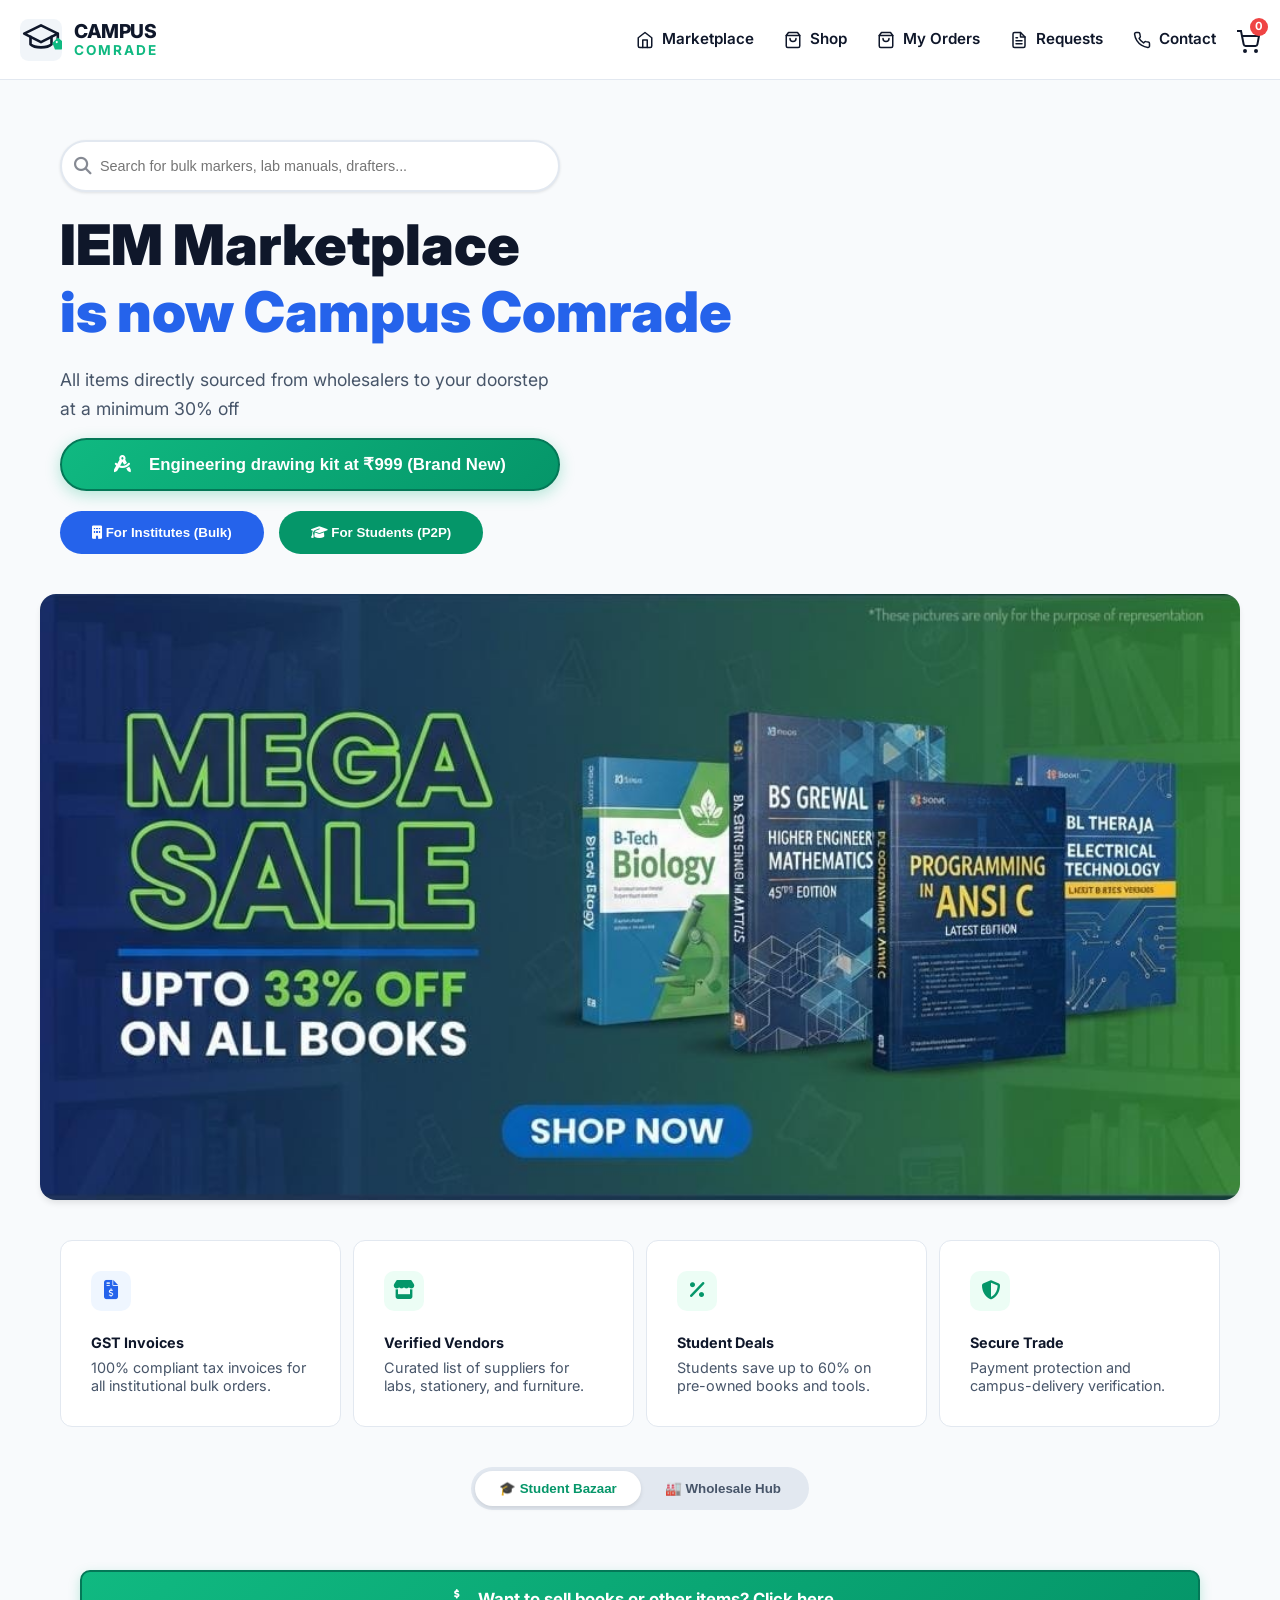
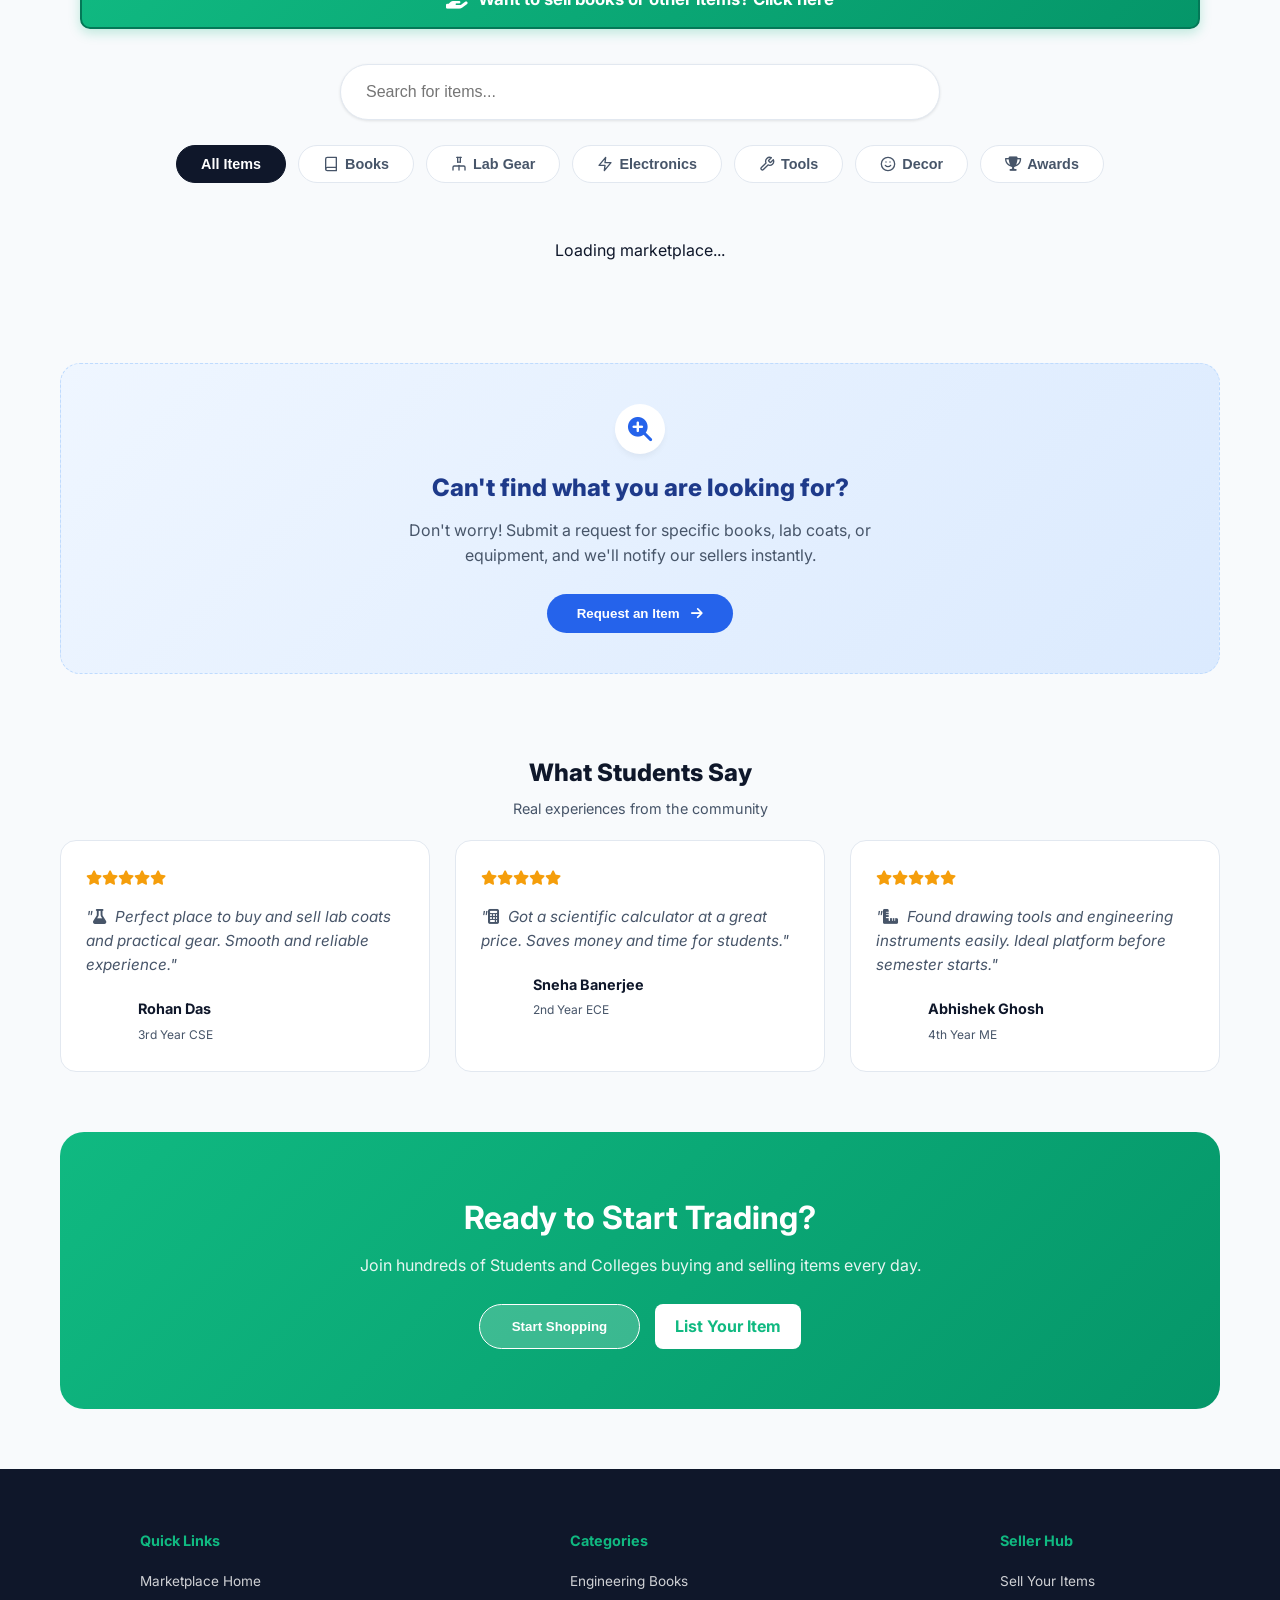
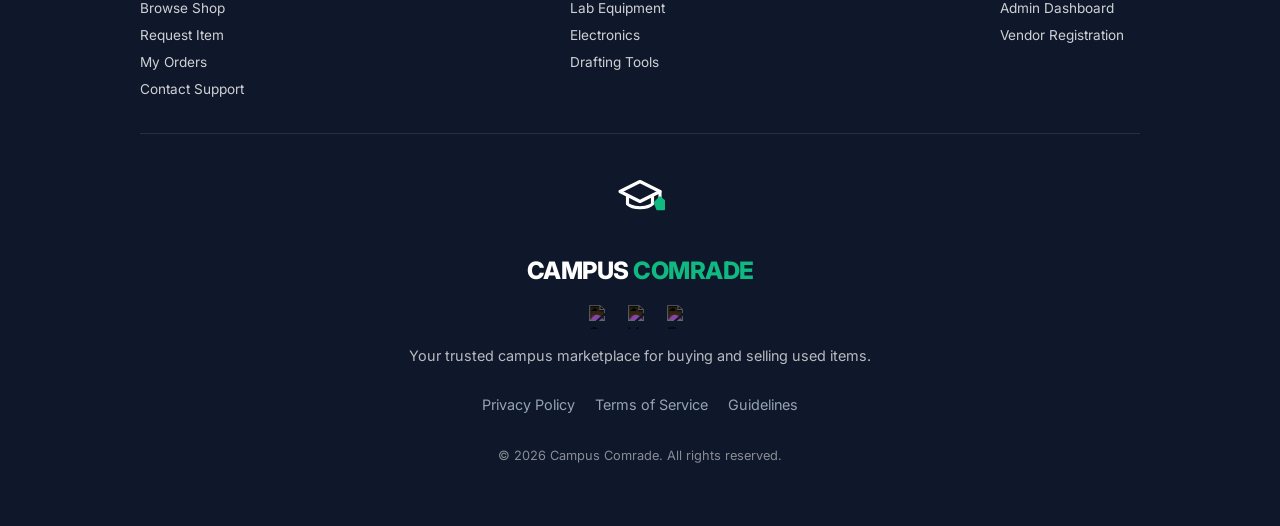
==== commit a1472f97: "Update Hero UI text, add promo banner for Drawing Kit, update product pricing/condition" ====
--- a/index.html
+++ b/index.html
@@ -130,10 +130,14 @@
                 <div id="heroSearchResults" class="hero-results-dropdown"></div>
             </div>
             
-           <h1>India's Premier <br><span style="color: var(--brand-b2b);">Campus Marketplace.</span></h1>
+           <h1>IEM Marketplace <br><span style="color: var(--brand-b2b);">is now Campus Comrade</span></h1>
             <p>
-                The unified platform for <strong>Institutions</strong> to procure supplies in bulk and <strong>Students</strong> to buy & sell peer-to-peer securely.
+                All items directly sourced from wholesalers to your doorstep at a minimum 30% off
             </p>
+            
+            <button onclick="goToProduct(1)" class="hero-promo-banner">
+                <i class="fas fa-drafting-compass" style="margin-right: 8px;"></i> Engineering drawing kit at ₹999 (Brand New)
+            </button>
             
             <div class="hero-btns">
                 <button onclick="switchMarket('b2b'); document.getElementById('shop-section').scrollIntoView({behavior: 'smooth'})" class="btn-b2b">
--- a/styles.css
+++ b/styles.css
@@ -2000,3 +2000,51 @@
 .step-active { color: #10b981 !important; font-weight: 800 !important; }
 .step-inactive { color: #94a3b8 !important; font-weight: 500 !important; }
 
+/* =========================================
+   Hero Promotional Banner & Animations
+   ========================================= */
+.hero-promo-banner {
+    display: inline-flex;
+    align-items: center;
+    justify-content: center;
+    gap: 10px;
+    background: linear-gradient(135deg, #10b981 0%, #059669 100%);
+    color: white;
+    padding: 14px 28px;
+    border-radius: 50px;
+    font-weight: 700;
+    font-size: 1.05rem;
+    border: 2px solid #047857;
+    box-shadow: 0 4px 15px rgba(16, 185, 129, 0.3);
+    cursor: pointer;
+    transition: transform 0.2s, box-shadow 0.2s;
+    margin-bottom: 20px;
+    width: 100%;
+    max-width: 500px;
+    text-align: center;
+    animation: pulse-green 2s infinite;
+}
+
+.hero-promo-banner:hover {
+    transform: translateY(-2px);
+    box-shadow: 0 6px 20px rgba(16, 185, 129, 0.4);
+}
+
+@keyframes pulse-green {
+    0% {
+        box-shadow: 0 0 0 0 rgba(16, 185, 129, 0.7);
+    }
+    70% {
+        box-shadow: 0 0 0 10px rgba(16, 185, 129, 0);
+    }
+    100% {
+        box-shadow: 0 0 0 0 rgba(16, 185, 129, 0);
+    }
+}
+
+@media (max-width: 480px) {
+    .hero-promo-banner {
+        font-size: 0.9rem;
+        padding: 12px 20px;
+    }
+}
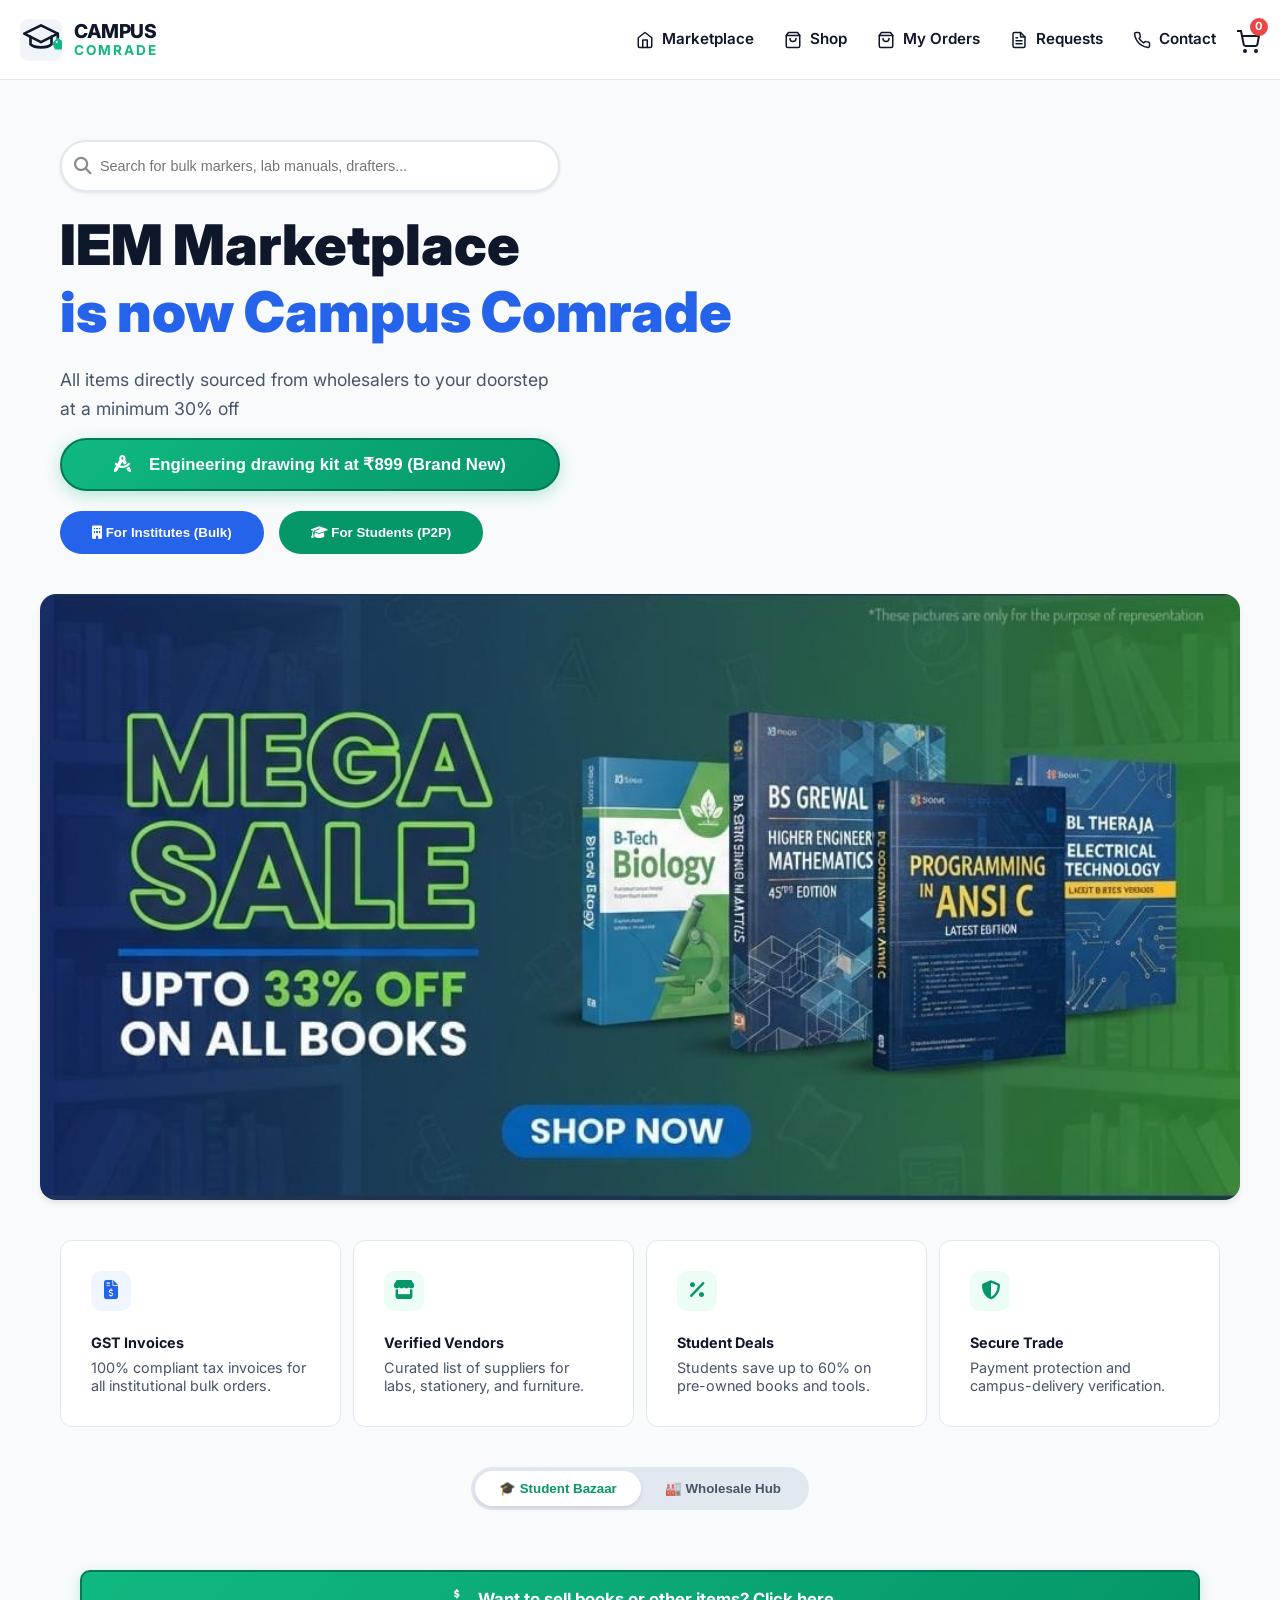
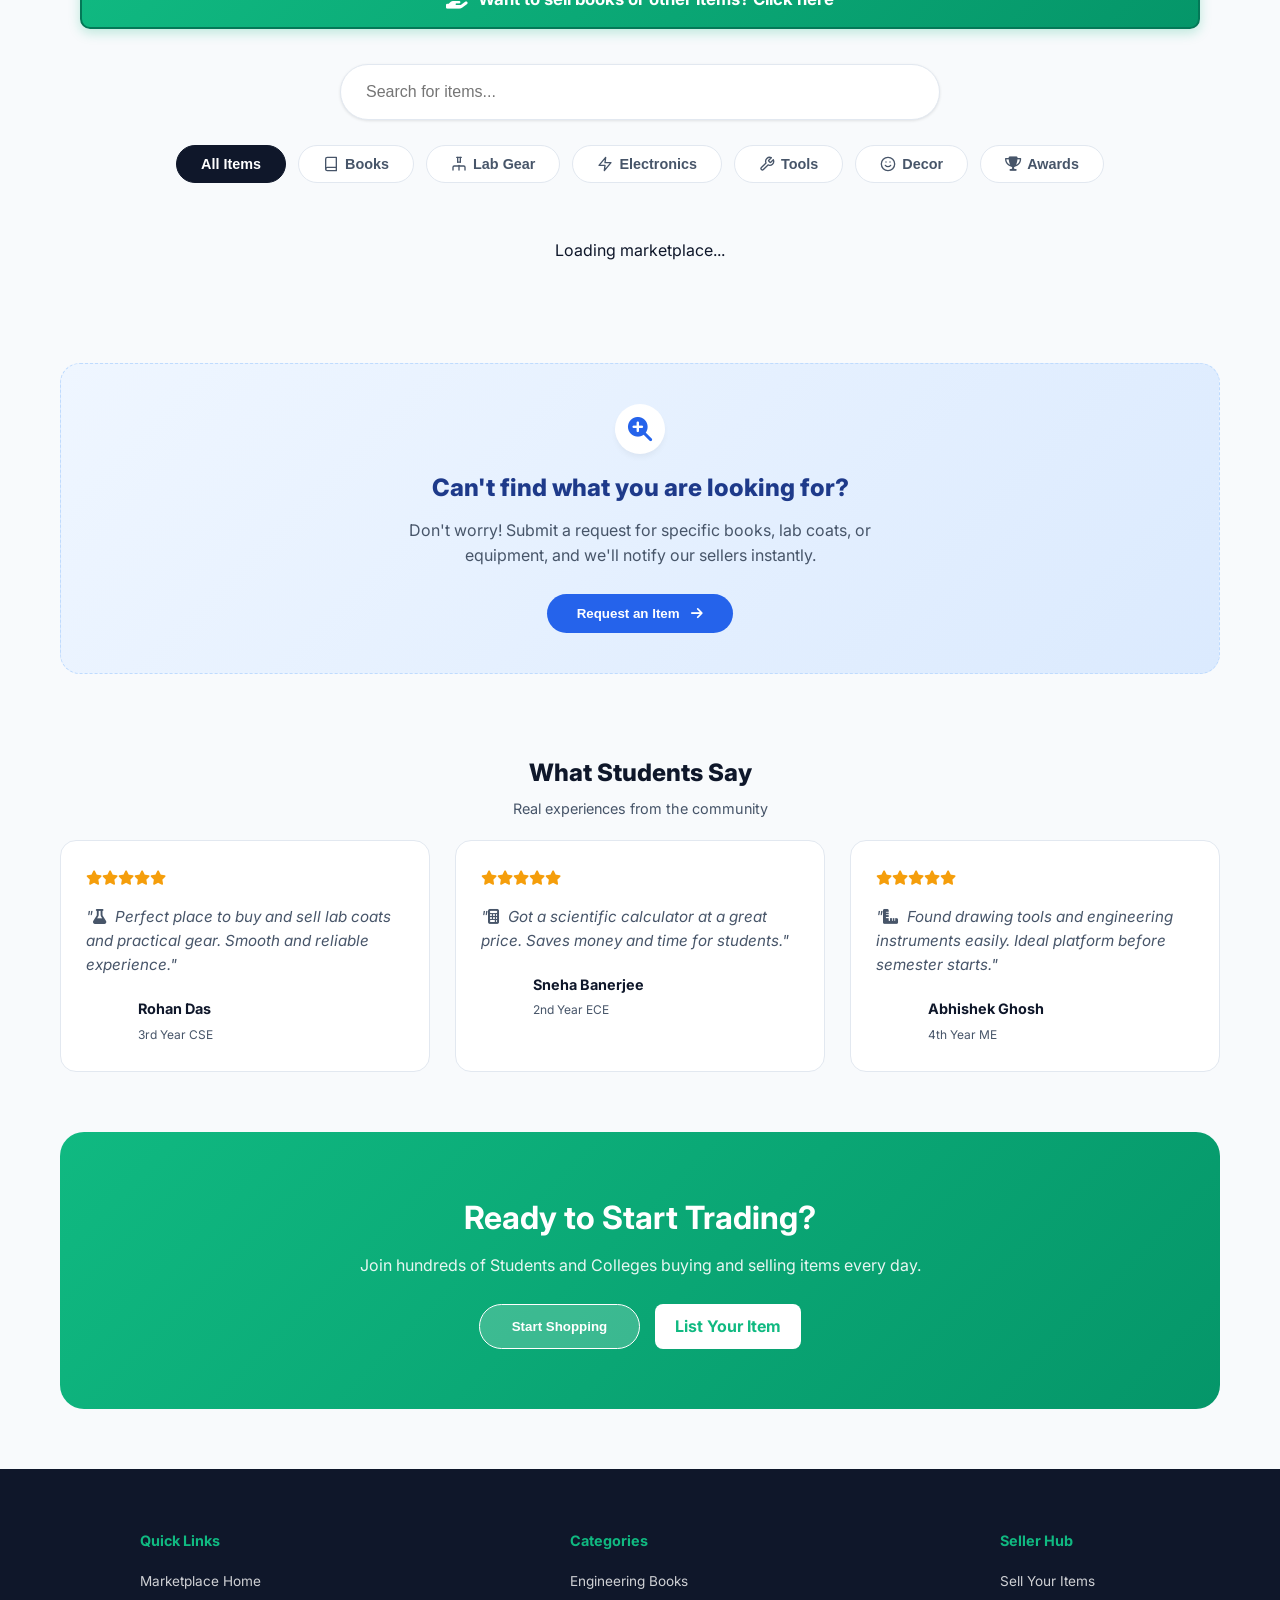
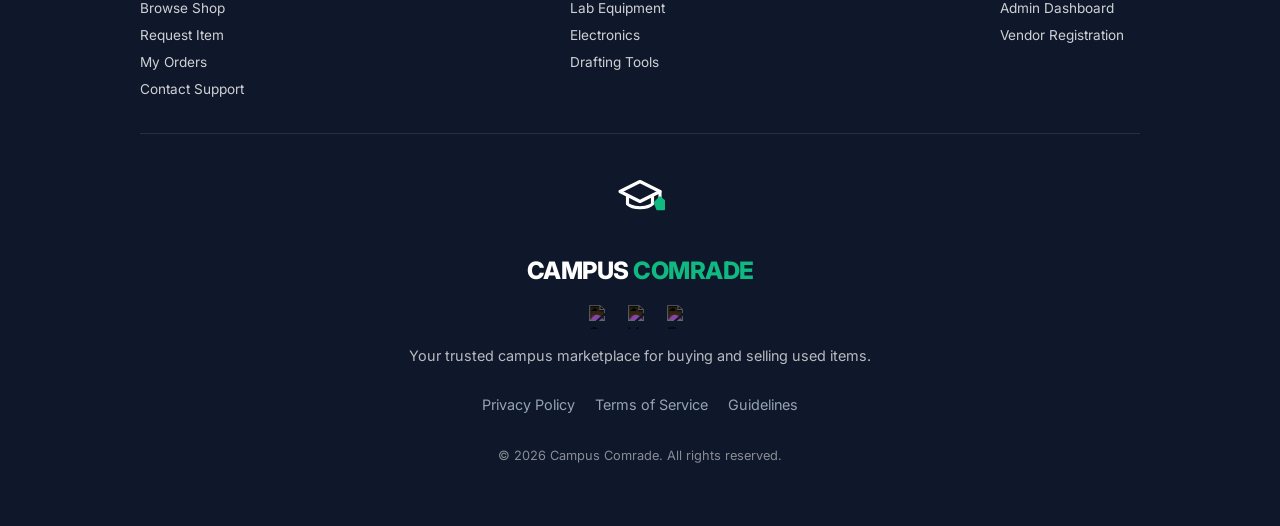
==== commit a137078a: "Update Drawing Kit price, vendor text, description, add Fast Selling badge, and replace cart buttons" ====
--- a/index.html
+++ b/index.html
@@ -136,7 +136,7 @@
             </p>
             
             <button onclick="goToProduct(1)" class="hero-promo-banner">
-                <i class="fas fa-drafting-compass" style="margin-right: 8px;"></i> Engineering drawing kit at ₹999 (Brand New)
+                <i class="fas fa-drafting-compass" style="margin-right: 8px;"></i> Engineering drawing kit at ₹899 (Brand New)
             </button>
             
             <div class="hero-btns">
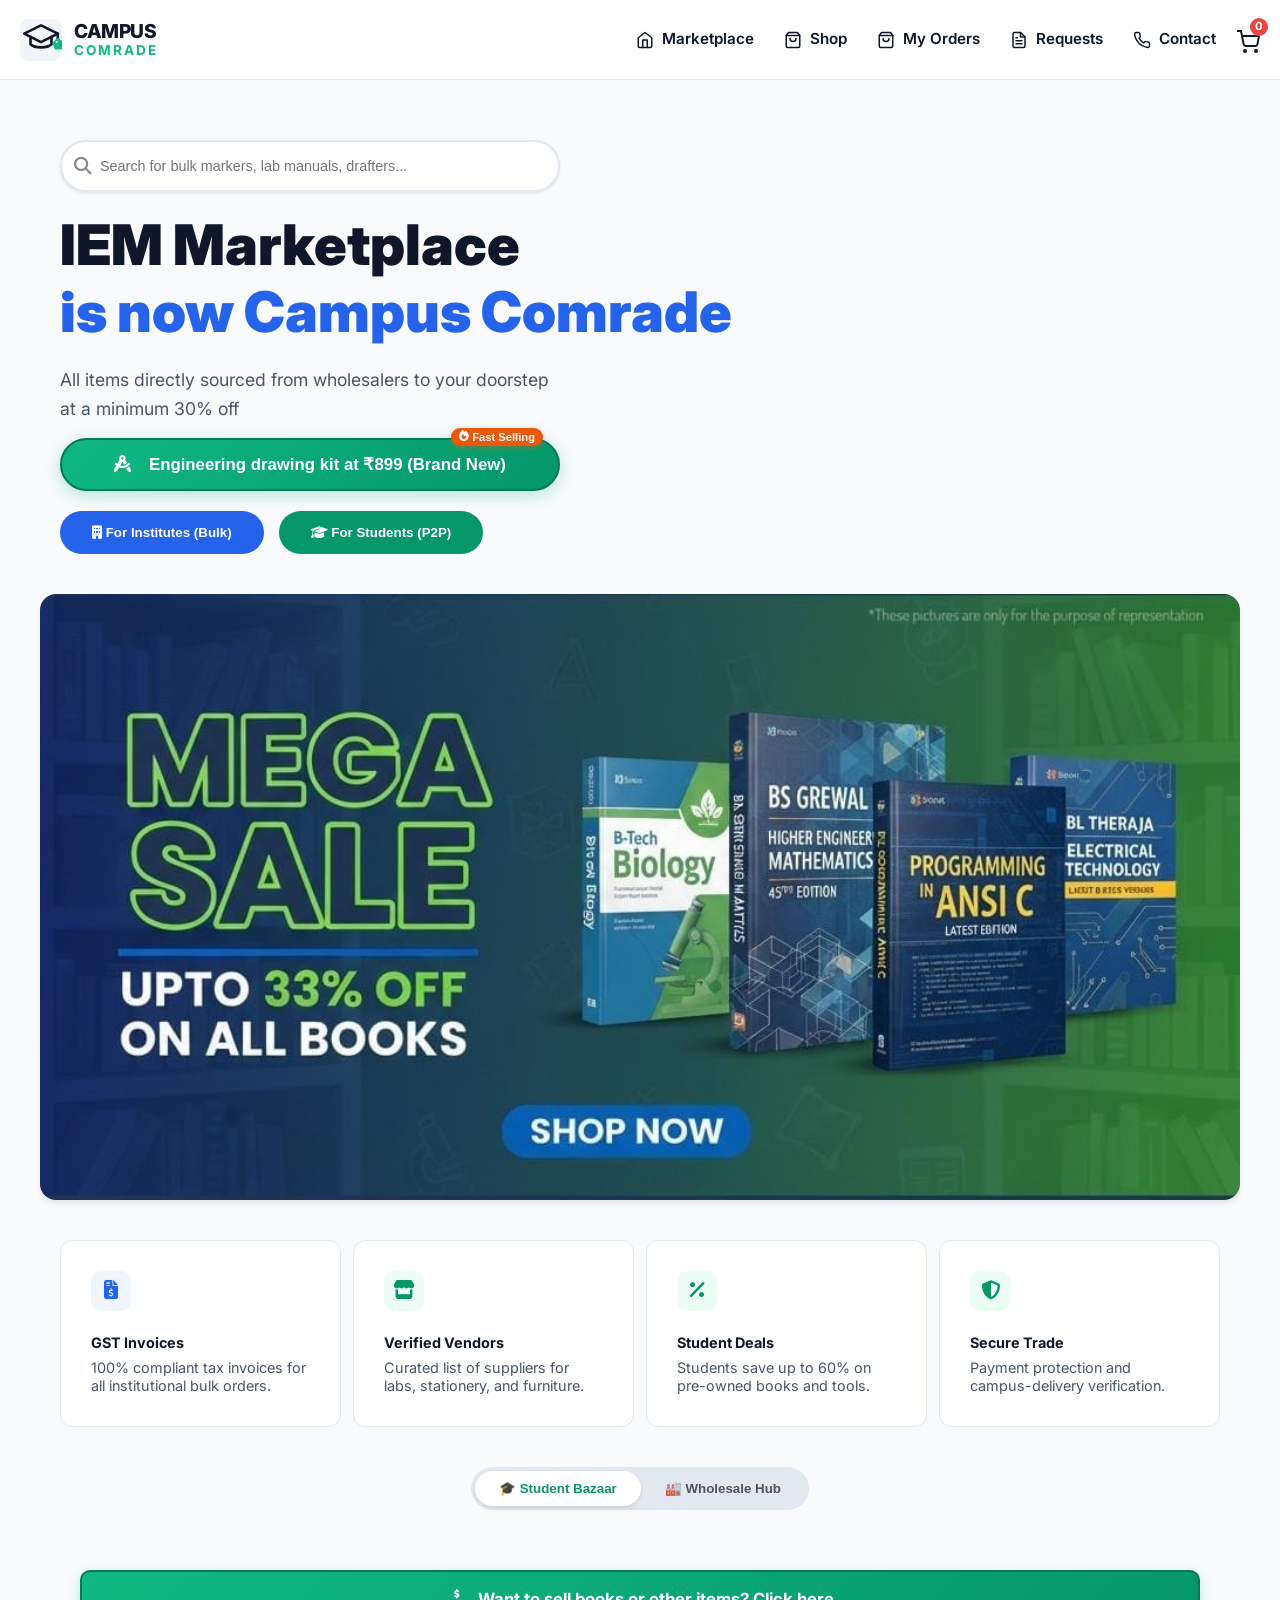
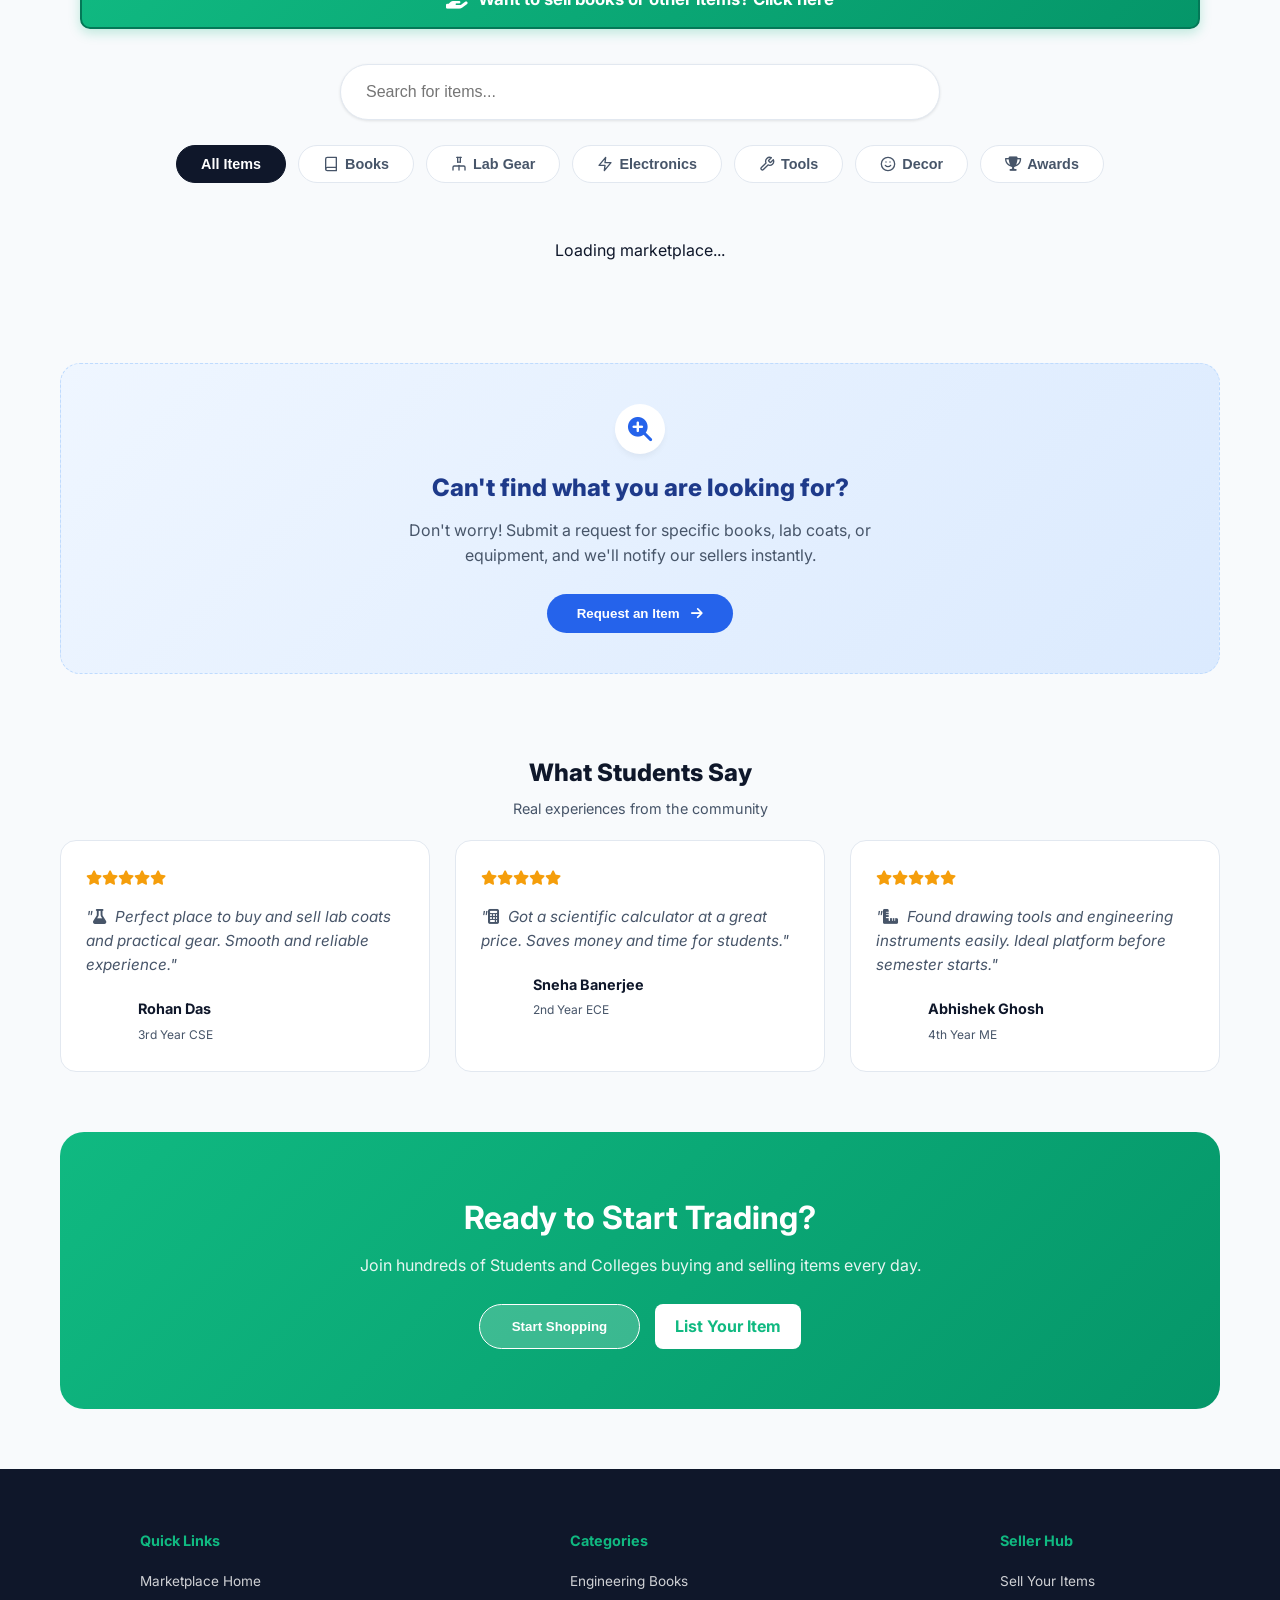
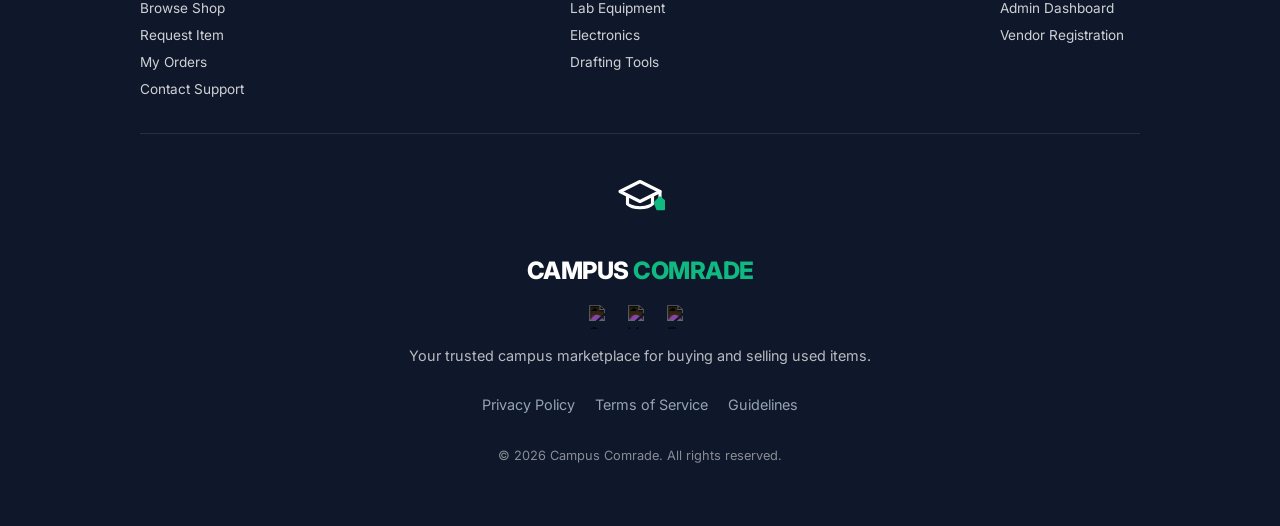
==== commit 63076fa4: "Update lab coats to out of stock and add Fast Selling badge to hero promotional banner" ====
--- a/index.html
+++ b/index.html
@@ -135,7 +135,8 @@
                 All items directly sourced from wholesalers to your doorstep at a minimum 30% off
             </p>
             
-            <button onclick="goToProduct(1)" class="hero-promo-banner">
+            <button onclick="goToProduct(1)" class="hero-promo-banner" style="position: relative;">
+                <span class="hero-promo-badge"><i class="fas fa-fire"></i> Fast Selling</span>
                 <i class="fas fa-drafting-compass" style="margin-right: 8px;"></i> Engineering drawing kit at ₹899 (Brand New)
             </button>
             
--- a/styles.css
+++ b/styles.css
@@ -2048,3 +2048,44 @@
         padding: 12px 20px;
     }
 }
+
+/* =========================================
+   Out of Stock & Promotional Badges
+   ========================================= */
+.out-of-stock-overlay {
+    position: absolute;
+    top: 0; left: 0; right: 0; bottom: 0;
+    background: rgba(255, 255, 255, 0.75);
+    color: #dc2626;
+    font-size: 0.95rem;
+    font-weight: 800;
+    display: flex;
+    align-items: center;
+    justify-content: center;
+    letter-spacing: 0.5px;
+    backdrop-filter: blur(1.5px);
+    z-index: 2;
+}
+
+.hero-promo-badge {
+    position: absolute;
+    top: -12px;
+    right: 15px;
+    background: #ea580c;
+    color: white;
+    font-size: 0.7rem;
+    font-weight: 800;
+    padding: 3px 8px;
+    border-radius: 20px;
+    box-shadow: 0 2px 5px rgba(234, 88, 12, 0.4);
+    display: flex;
+    align-items: center;
+    gap: 3px;
+    animation: bounce 2s infinite;
+}
+
+@keyframes bounce {
+    0%, 100% { transform: translateY(0); }
+    50% { transform: translateY(-3px); }
+}
+
